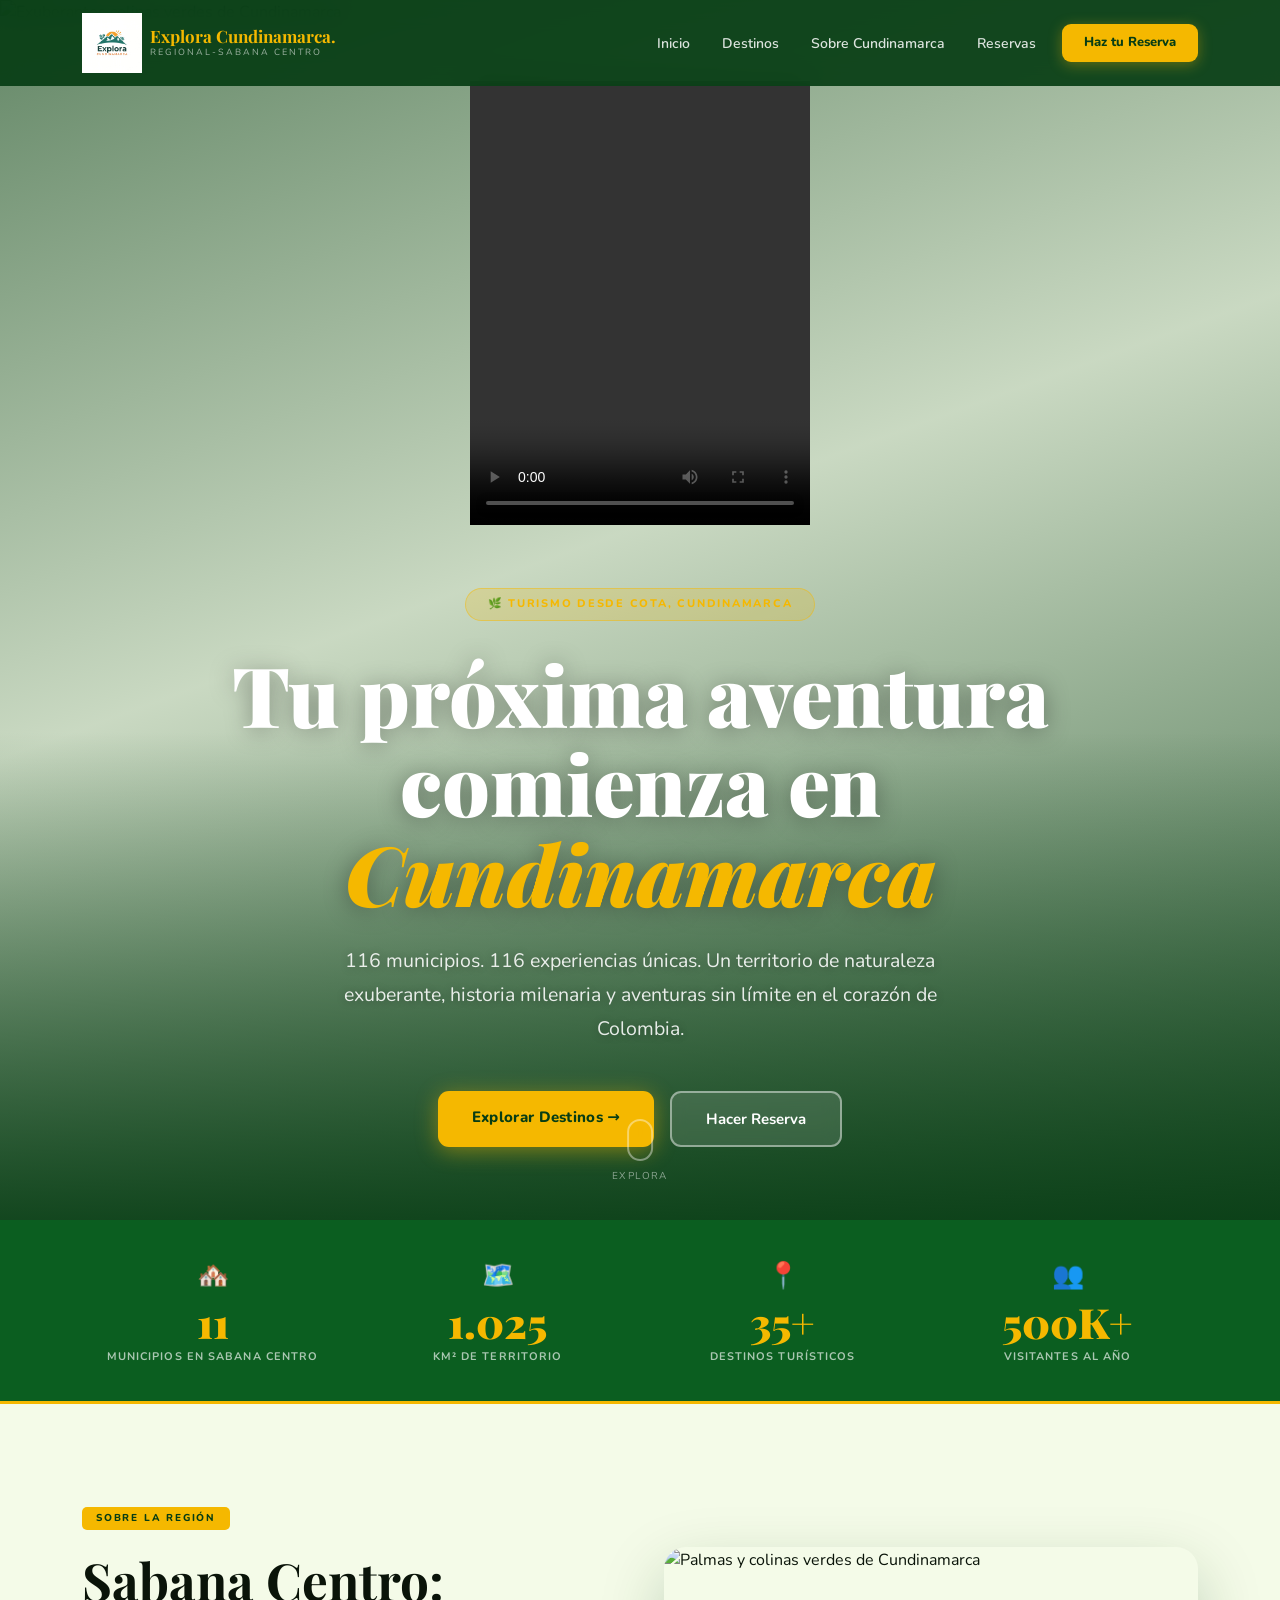
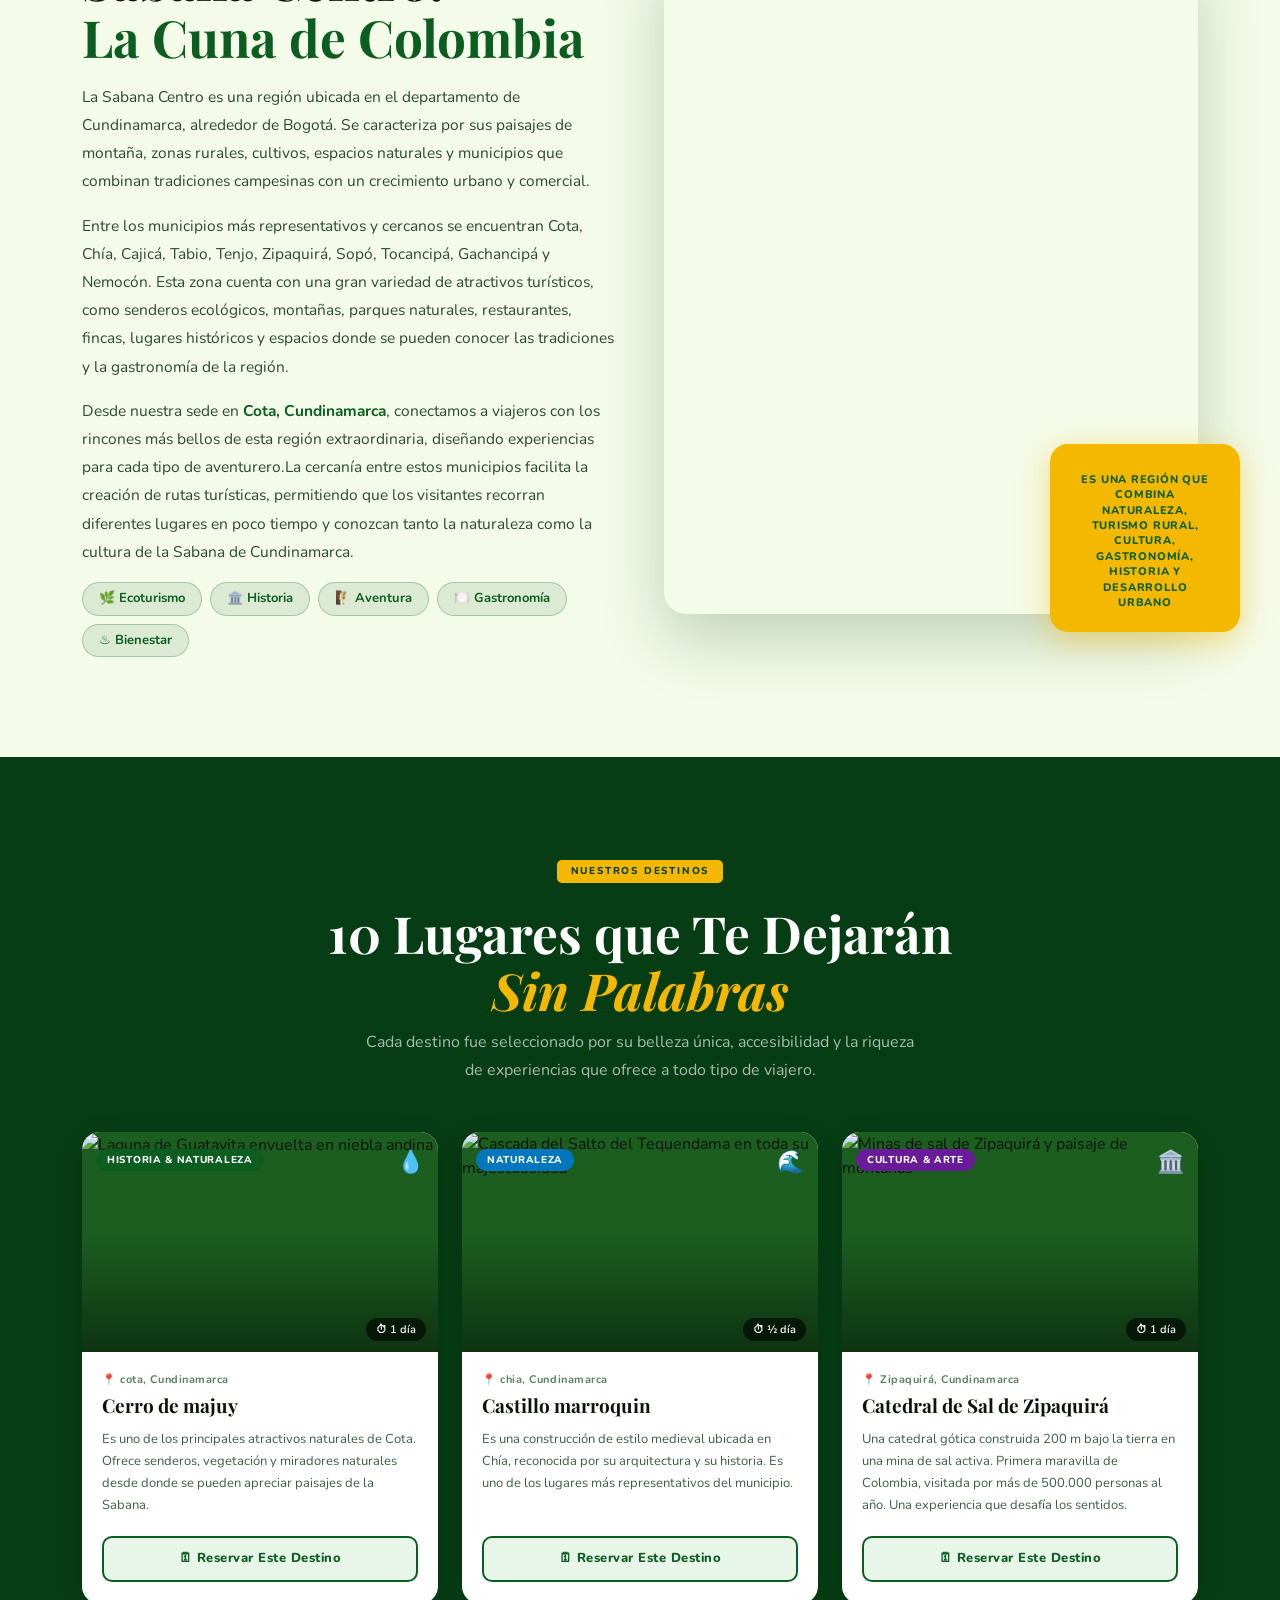
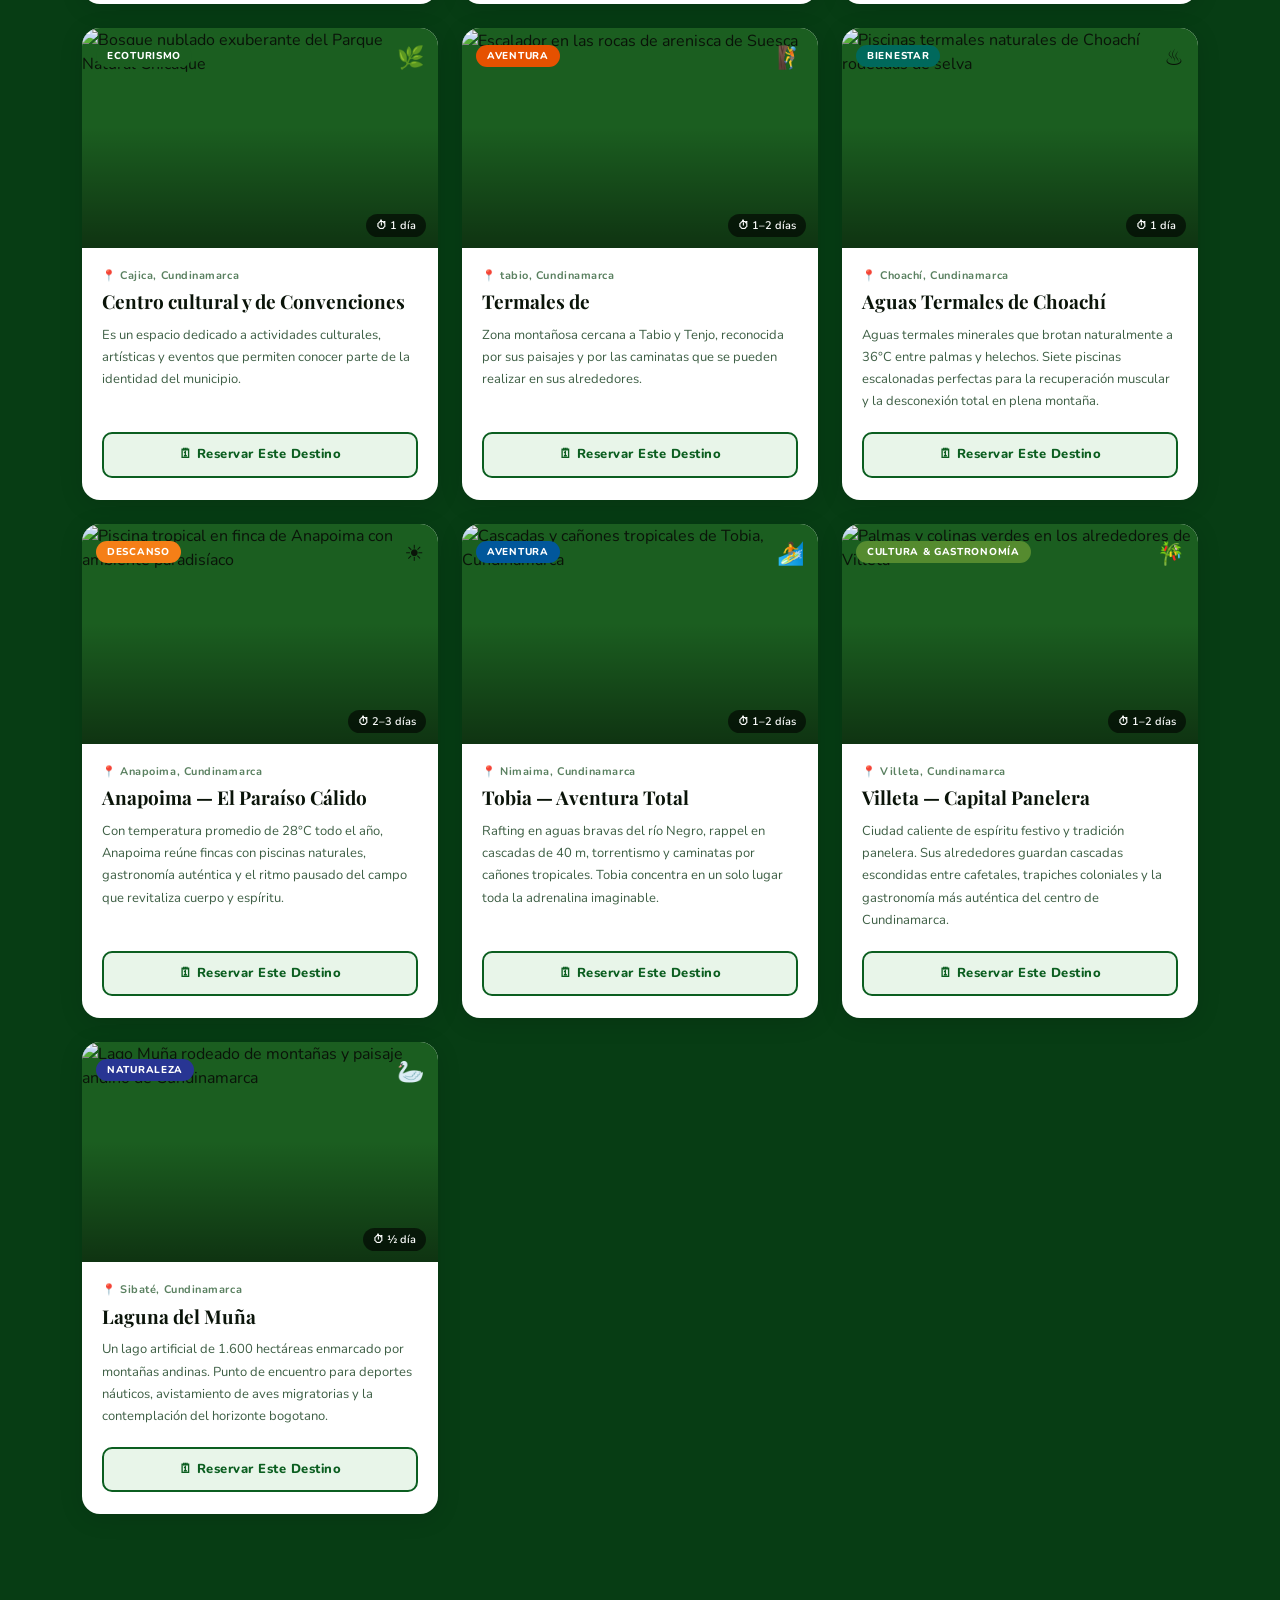
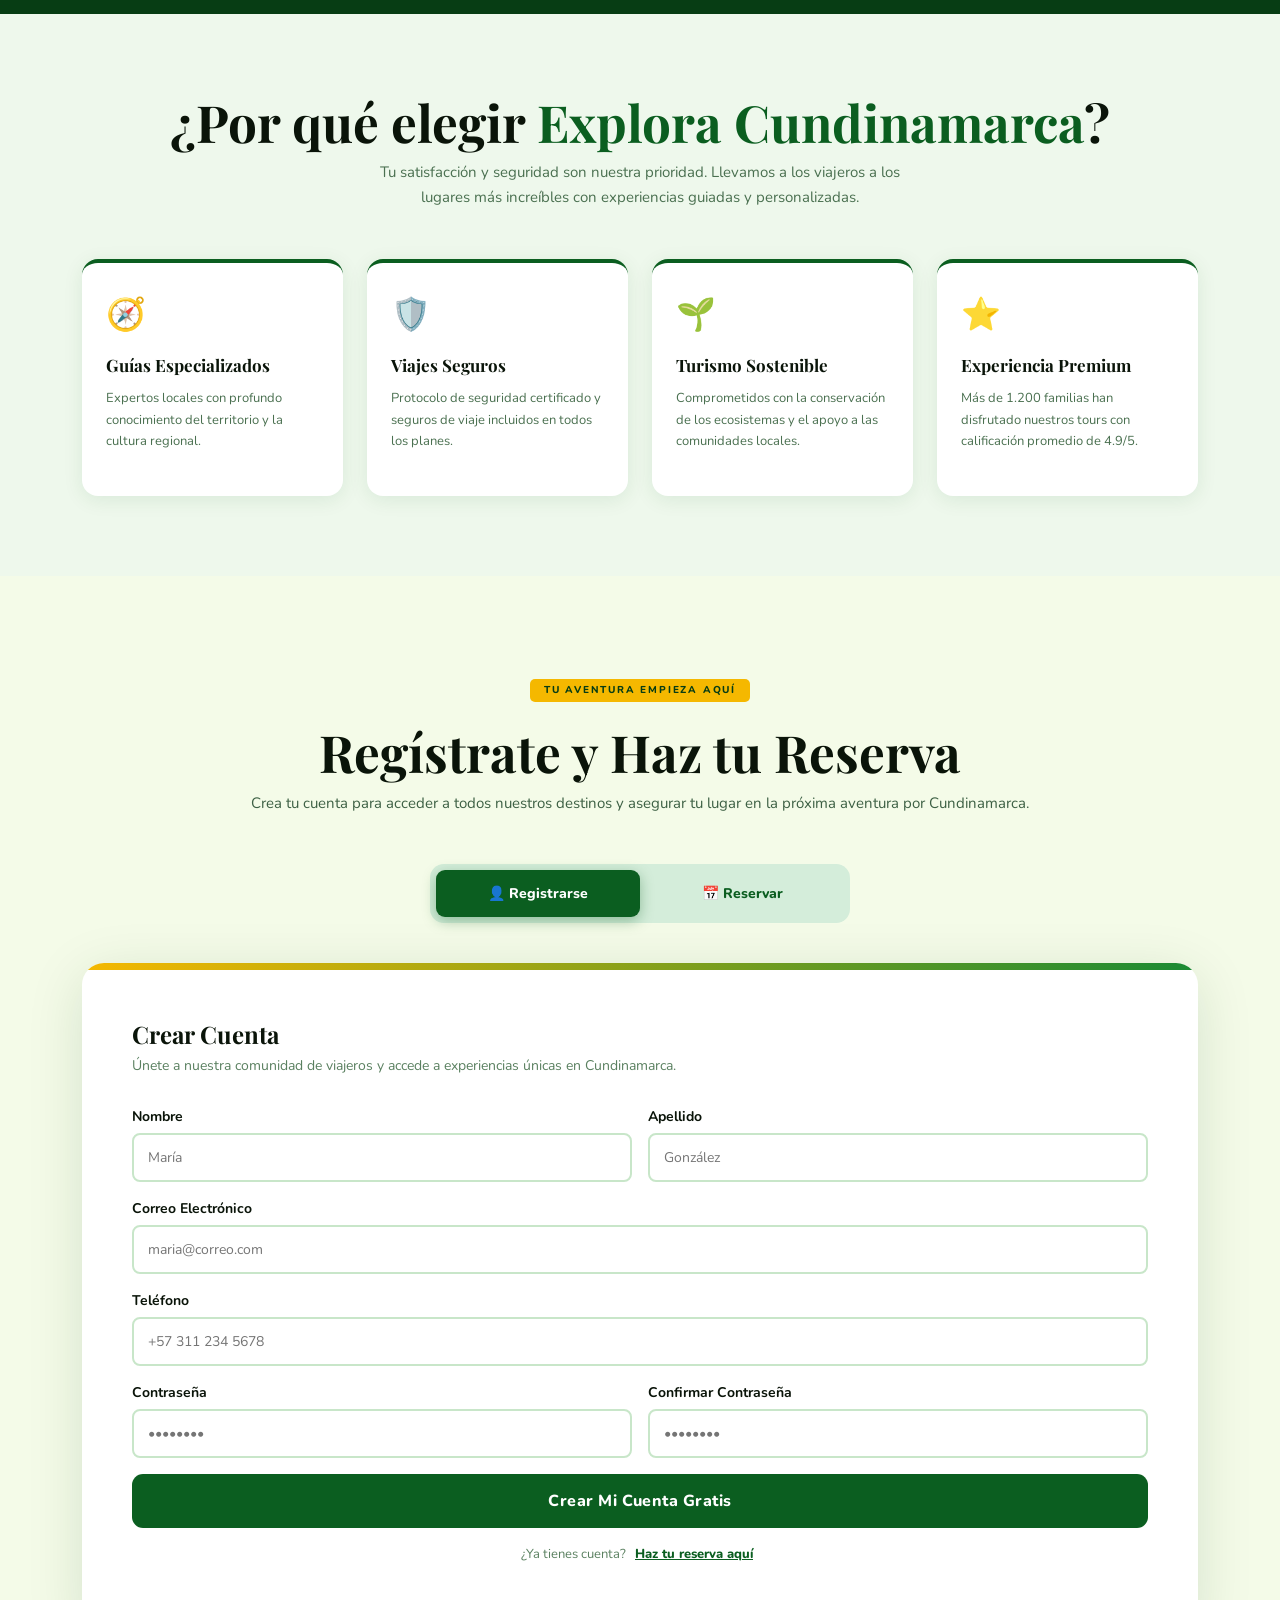
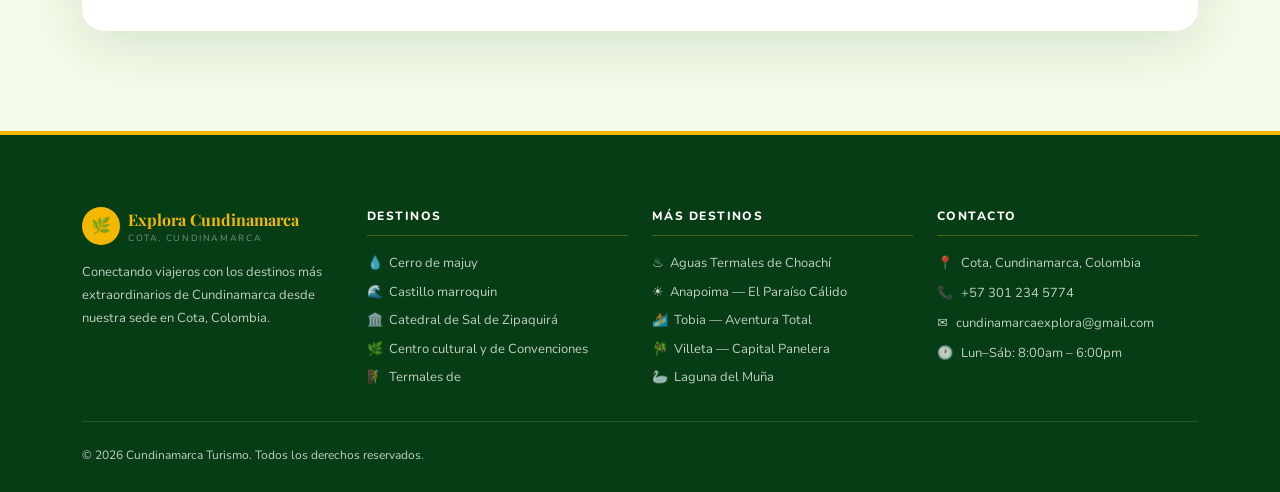
==== index.html @ dab309c9 "Actualización automática de clase" ====
<!DOCTYPE html>
<html lang="es">
<head>
    <meta charset="UTF-8" />
    <meta name="viewport" content="width=device-width, initial-scale=1.0" />
    <title>Explora Cundinamarca</title>
    
    <!-- Bootstrap 5 -->
    <link href="">
    <link href="https://cdn.jsdelivr.net/npm/bootstrap@5.3.0/dist/css/bootstrap.min.css" rel="stylesheet">
    <!-- Google Fonts -->
    <link href="https://fonts.googleapis.com/css2?family=Playfair+Display:ital,wght@0,400;0,600;0,700;0,900;1,700&family=Nunito:wght@300;400;600;700;800&display=swap" rel="stylesheet">
    <!-- Font Awesome -->
    <link rel="stylesheet" href="https://cdnjs.cloudflare.com/ajax/libs/font-awesome/6.4.0/css/all.min.css">
    
    <!-- Custom CSS -->
    <link rel="stylesheet" href="styles.css">
</head>
<body>

    <!-- ═══ NAVBAR ═══ -->
    <nav class="navbar navbar-expand-lg navbar-custom fixed-top" id="mainNav">
        <div class="container">
            <a class="navbar-brand d-flex align-items-center gap-2" href="#inicio">
                <img src="img/logo.jpeg" width="60">
                <div>
                    <div class="brand-title">Explora Cundinamarca.</div>
                    <div class="brand-sub">Regional-Sabana Centro</div>
                </div>
            </a>
            
            <button class="navbar-toggler border-0" type="button" data-bs-toggle="collapse" data-bs-target="#navMenu">
                <span class="navbar-toggler-icon"></span>
            </button>
            
            <div class="collapse navbar-collapse" id="navMenu">
                <ul class="navbar-nav ms-auto align-items-lg-center gap-1">
                    <li class="nav-item"><a class="nav-link" href="#inicio">Inicio</a></li>
                    <li class="nav-item"><a class="nav-link" href="#destinos">Destinos</a></li>
                    <li class="nav-item"><a class="nav-link" href="#sobre">Sobre Cundinamarca</a></li>
                    <li class="nav-item"><a class="nav-link" href="#reservas">Reservas</a></li>
                    <li class="nav-item ms-lg-2">
                        <a href="#reservas" class="btn-gold">Haz tu Reserva</a>
                    </li>
                </ul>
            </div>
        </div>
    </nav>

    <!-- ═══ HERO ═══ -->
    <section class="hero" id="inicio">
        <img class="hero-bg" src="https://images.unsplash.com/photo-1768407683731-db676a1ddcd9?w=1920&h=1080&fit=crop&auto=format" alt="Exuberantes colinas verdes de Cundinamarca">
        <div class="hero-overlay"></div>
        <div class="hero-bottom-gradient"></div>
        
        <div class="hero-content">
          
                    <video  width="340" height="460" controls>
                     <source src="video-proyecto.mp4" type="video/mp4">
                        Tu navegador no soporta la etiqueta de video.
                        </video>
                         <br>
<br><br>
            <div class="hero-badge">
                
                <span>🌿 Turismo desde Cota, Cundinamarca</span>
            </div>
            <h1>
                Tu próxima aventura comienza en<br>
                <span>Cundinamarca</span>
            </h1>
            <p>
                116 municipios. 116 experiencias únicas. Un territorio de naturaleza exuberante, historia
                milenaria y aventuras sin límite en el corazón de Colombia.
            </p>
            <div class="d-flex flex-wrap gap-3 justify-content-center">
                <a href="#destinos" class="btn-hero-primary">Explorar Destinos →</a>
                <a href="#reservas" class="btn-hero-secondary">Hacer Reserva</a>
             </div>
            
        </div>
        
        
        <div class="scroll-indicator">
            <div class="mouse"><div class="dot"></div></div>
            <span>Explora</span> 
        </div>
        
    </section>
    

    <!-- ═══ STATS BAR ═══ -->
    <div class="stats-bar">
        <div class="container">
            <div class="row text-center g-4">
                <div class="col-6 col-md-3 stat-item">
                    <div class="stat-icon">🏘️</div>
                    <div class="stat-value">11</div>
                    <div class="stat-label">Municipios en sabana centro</div>
                </div>
                <div class="col-6 col-md-3 stat-item">
                    <div class="stat-icon">🗺️</div>
                    <div class="stat-value">1.025</div>
                    <div class="stat-label">km² de Territorio</div>
                </div>
                <div class="col-6 col-md-3 stat-item">
                    <div class="stat-icon">📍</div>
                    <div class="stat-value">35+</div>
                    <div class="stat-label">Destinos Turísticos</div>
                </div>
                <div class="col-6 col-md-3 stat-item">
                    <div class="stat-icon">👥</div>
                    <div class="stat-value">500K+</div>
                    <div class="stat-label">Visitantes al Año</div>
                </div>
            </div>
        </div>
    </div>

    <!-- ═══ ABOUT ═══ -->
    <section id="sobre" class="about-section">
        <div class="container">
            <div class="row g-5 align-items-center">
                <div class="col-lg-6">
                    <div class="section-tag">Sobre la Región</div>
                    <h2 class="section-title">
                        Sabana Centro:<br>
                        <span style="color: var(--jungle-mid);">La Cuna de Colombia</span>
                    </h2>
                    <p class="mt-3 about-text">
                        La Sabana Centro es una región ubicada en el departamento de Cundinamarca, alrededor de Bogotá. Se caracteriza por sus paisajes de montaña, zonas rurales, cultivos, espacios naturales y municipios que combinan tradiciones campesinas con un crecimiento urbano y comercial.
                    </p>
                    <p class="about-text">
                        Entre los municipios más representativos y cercanos se encuentran Cota, Chía, Cajicá, Tabio, Tenjo, Zipaquirá, Sopó, Tocancipá, Gachancipá y Nemocón. Esta zona cuenta con una gran variedad de atractivos turísticos, como senderos ecológicos, montañas, parques naturales, restaurantes, fincas, lugares históricos y espacios donde se pueden conocer las tradiciones y la gastronomía de la región.
                    </p>
                    <p class="about-text">
                        Desde nuestra sede en <strong style="color: var(--jungle-mid);">Cota, Cundinamarca</strong>, conectamos a
                        viajeros con los rincones más bellos de esta región extraordinaria, diseñando
                        experiencias para cada tipo de aventurero.La cercanía entre estos municipios facilita la creación de rutas turísticas, permitiendo que los visitantes recorran diferentes lugares en poco tiempo y conozcan tanto la naturaleza como la cultura de la Sabana de Cundinamarca.
                    </p>
                    <div class="d-flex flex-wrap gap-2 mt-3">
                        <span class="tag-pill">🌿 Ecoturismo</span>
                        <span class="tag-pill">🏛️ Historia</span>
                        <span class="tag-pill">🧗 Aventura</span>
                        <span class="tag-pill">🍽️ Gastronomía</span>
                        <span class="tag-pill">♨️ Bienestar</span>
                    </div>
                </div>
                
                <div class="col-lg-6 position-relative">
                    <div class="about-img-wrapper">
                        <img src="https://images.unsplash.com/photo-1768407683153-214ba33ee9af?w=800&h=1000&fit=crop&auto=format" alt="Palmas y colinas verdes de Cundinamarca">
                    </div>
                    <div class="floating-badge">
                        <div class="badge-label">es una región que combina naturaleza, turismo rural, cultura, gastronomía, historia y desarrollo urbano</div>
                    </div>
                </div>
            </div>
        </div>
    </section>

    <!-- ═══ DESTINATIONS ═══ -->
    <section id="destinos" class="destinations-section">
        <div class="container">
            <div class="text-center mb-5">
                <div class="section-tag">Nuestros Destinos</div>
                <h2 class="section-title text-white">
                    10 Lugares que Te Dejarán<br>
                    <span class="highlight">Sin Palabras</span>
                </h2>
                <p class="section-subtitle">
                    Cada destino fue seleccionado por su belleza única, accesibilidad y la riqueza de
                    experiencias que ofrece a todo tipo de viajero.
                </p>
            </div>

            <div class="row g-4" id="destinationsContainer">
                <!-- Los destinos se cargarán desde JavaScript -->
            </div>
        </div>
    </section>

    <!-- ═══ WHY US ═══ -->
    <section class="why-section">
        <div class="container">
            <div class="text-center mb-5">
                <h2 class="section-title">
                    ¿Por qué elegir <span style="color: var(--jungle-mid);">Explora Cundinamarca</span>?
                </h2>
                <p class="why-subtitle">
                    Tu satisfacción y seguridad son nuestra prioridad. Llevamos a los viajeros a los
                    lugares más increíbles con experiencias guiadas y personalizadas.
                </p>
            </div>
            <div class="row g-4" id="whyContainer">
                <!-- Se cargará desde JavaScript -->
            </div>
        </div>
    </section>

    <!-- ═══ FORMS SECTION ═══ -->
    <section id="reservas" class="forms-section">
        <div class="container">
            <div class="text-center mb-5">
                <div class="section-tag">Tu Aventura Empieza Aquí</div>
                <h2 class="section-title">
                    Regístrate y Haz tu Reserva
                </h2>
                <p style="color: #3D6044; font-size: 15px; line-height: 1.75;">
                    Crea tu cuenta para acceder a todos nuestros destinos y asegurar tu lugar en la
                    próxima aventura por Cundinamarca.
                </p>
            </div>

            <!-- Tab Switcher -->
            <div class="tab-switcher" id="tabSwitcher">
                <button class="tab-btn active" data-tab="register">👤 Registrarse</button>
                <button class="tab-btn" data-tab="reserve">📅 Reservar</button>
            </div>

            <!-- Form Card -->
            <div class="form-card">
                <div class="form-header-bar"></div>
                <div class="form-body">
                    
                    <!-- Register Form -->
                    <div id="registerForm">
                        <h3 class="form-title">Crear Cuenta</h3>
                        <p class="form-subtitle">Únete a nuestra comunidad de viajeros y accede a experiencias únicas en Cundinamarca.</p>

                        <div id="registerAlert" class="alert-custom d-none">
                            <span class="icon">✅</span>
                            <div>
                                <div class="title">¡Cuenta creada exitosamente!</div>
                                <div class="sub">Ahora puedes hacer tu reserva en la pestaña "Reservar".</div>
                            </div>
                        </div>

                        <form id="registerFormElement">
                            <div class="row g-3">
                                <div class="col-md-6">
                                    <label class="form-label-custom">Nombre</label>
                                    <input type="text" class="form-control-custom" id="regNombre" placeholder="María" required>
                                </div>
                                <div class="col-md-6">
                                    <label class="form-label-custom">Apellido</label>
                                    <input type="text" class="form-control-custom" id="regApellido" placeholder="González" required>
                                </div>
                                <div class="col-12">
                                    <label class="form-label-custom">Correo Electrónico</label>
                                    <input type="email" class="form-control-custom" id="regEmail" placeholder="maria@correo.com" required>
                                </div>
                                <div class="col-12">
                                    <label class="form-label-custom">Teléfono</label>
                                    <input type="tel" class="form-control-custom" id="regTelefono" placeholder="+57 311 234 5678" required>
                                </div>
                                <div class="col-md-6">
                                    <label class="form-label-custom">Contraseña</label>
                                    <input type="password" class="form-control-custom" id="regPassword" placeholder="••••••••" required>
                                </div>
                                <div class="col-md-6">
                                    <label class="form-label-custom">Confirmar Contraseña</label>
                                    <input type="password" class="form-control-custom" id="regConfirm" placeholder="••••••••" required>
                                </div>
                                <div class="col-12">
                                    <button type="submit" class="btn-submit-alt">Crear Mi Cuenta Gratis</button>
                                </div>
                            </div>
                        </form>
                        <p class="text-center mt-3" style="font-size: 13px; color: #5A8060;">
                            ¿Ya tienes cuenta? 
                            <button type="button" class="link-btn" id="switchToReserve">Haz tu reserva aquí</button>
                        </p>
                    </div>

                    <!-- Reserve Form -->
                    <div id="reserveForm" style="display: none;">
                        <h3 class="form-title">Hacer una Reserva</h3>
                        <p class="form-subtitle">Completa el formulario y nuestro equipo confirmará tu reserva en máximo 24 horas hábiles.</p>

                        <div id="reserveAlert" class="alert-custom d-none">
                            <span class="icon">🎉</span>
                            <div>
                                <div class="title">¡Reserva enviada con éxito!</div>
                                <div class="sub">Recibirás confirmación en tu correo en menos de 24 horas.</div>
                            </div>
                        </div>

                        <form id="reserveFormElement">
                            <div class="row g-3">
                                <div class="col-md-6">
                                    <label class="form-label-custom">Tu Nombre Completo</label>
                                    <input type="text" class="form-control-custom" id="resNombre" placeholder="María González" required>
                                </div>
                                <div class="col-md-6">
                                    <label class="form-label-custom">Correo Electrónico</label>
                                    <input type="email" class="form-control-custom" id="resEmail" placeholder="maria@correo.com" required>
                                </div>
                                <div class="col-12">
                                    <label class="form-label-custom">Destino Turístico</label>
                                    <select class="form-control-custom" id="resDestino" required>
                                        <option value="">— Elige tu destino —</option>
                                    </select>
                                </div>
                                <div class="col-md-6">
                                    <label class="form-label-custom">Fecha del Viaje</label>
                                    <input type="date" class="form-control-custom" id="resFecha" required>
                                </div>
                                <div class="col-md-6">
                                    <label class="form-label-custom">Número de Personas</label>
                                    <input type="number" class="form-control-custom" id="resPersonas" value="1" min="1" max="50" required>
                                </div>
                                <div class="col-12">
                                    <label class="form-label-custom">Tipo de Viaje</label>
                                    <div class="d-flex flex-wrap gap-2" id="tipoViaje">
                                        <label class="tipo-option active" data-value="individual">
                                            <input type="radio" name="tipo" value="individual" checked hidden> 🧍 Individual
                                        </label>
                                        <label class="tipo-option" data-value="pareja">
                                            <input type="radio" name="tipo" value="pareja" hidden> 💑 Pareja
                                        </label>
                                        <label class="tipo-option" data-value="familia">
                                            <input type="radio" name="tipo" value="familia" hidden> 👨‍👩‍👧‍👦 Familia
                                        </label>
                                        <label class="tipo-option" data-value="grupo">
                                            <input type="radio" name="tipo" value="grupo" hidden> 👥 Grupo
                                        </label>
                                        <label class="tipo-option" data-value="empresarial">
                                            <input type="radio" name="tipo" value="empresarial" hidden> 🏢 Empresarial
                                        </label>
                                    </div>
                                </div>
                                <div class="col-12">
                                    <label class="form-label-custom">Notas Adicionales <span style="color: #9CA3AF; font-weight: 400;">(opcional)</span></label>
                                    <textarea class="form-control-custom" id="resNotas" rows="3" placeholder="Restricciones alimentarias, necesidades de accesibilidad, preferencias de alojamiento, actividades específicas..."></textarea>
                                </div>
                                <div class="col-12">
                                    <button type="submit" class="btn-submit">🌿 Enviar Solicitud de Reserva</button>
                                </div>
                            </div>
                        </form>
                        <p class="text-center mt-3" style="font-size: 13px; color: #5A8060;">
                            ¿Aún no tienes cuenta? 
                            <button type="button" class="link-btn" id="switchToRegister">Regístrate gratis</button>
                        </p>
                    </div>

                </div>
            </div>
        </div>
    </section>

    <!-- ═══ FOOTER ═══ -->
    <footer class="footer-custom">
        <div class="container">
            <div class="row g-4 mb-4">
                <div class="col-lg-3 col-md-6">
                    <div class="d-flex align-items-center gap-2 mb-3">
                        <div class="brand-icon">🌿</div>
                        <div>
                            <div class="brand-title">Explora Cundinamarca</div>
                            <div class="brand-sub">Cota, Cundinamarca</div>
                        </div>
                    </div>
                    <p style="font-size: 13px; line-height: 1.75; max-width: 240px;">
                        Conectando viajeros con los destinos más extraordinarios de Cundinamarca desde
                        nuestra sede en Cota, Colombia.
                    </p>
                </div>
                <div class="col-lg-3 col-md-6">
                    <div class="footer-heading">Destinos</div>
                    <div id="footerDestinos1"></div>
                </div>
                <div class="col-lg-3 col-md-6">
                    <div class="footer-heading">Más Destinos</div>
                    <div id="footerDestinos2"></div>
                </div>
                <div class="col-lg-3 col-md-6">
                    <div class="footer-heading">Contacto</div>
                    <div class="footer-contact"><span style="flex-shrink: 0;">📍</span> Cota, Cundinamarca, Colombia</div>
                    <div class="footer-contact"><span style="flex-shrink: 0;">📞</span> +57 301 234 5774</div>
                    <div class="footer-contact"><span style="flex-shrink: 0;">✉️</span> cundinamarcaexplora@gmail.com</div>
                    <div class="footer-contact"><span style="flex-shrink: 0;">🕐</span> Lun–Sáb: 8:00am – 6:00pm</div>
                </div>
            </div>
            <div class="footer-divider">
                <span>© 2026 Cundinamarca Turismo. Todos los derechos reservados.</span>
            </div>
        </div>
    </footer>

    <!-- Bootstrap JS -->
    <script src="https://cdn.jsdelivr.net/npm/bootstrap@5.3.0/dist/js/bootstrap.bundle.min.js"></script>
    <!-- Custom JS -->
    <script src="script.js"></script>
</body>
</html>
---- styles.css ----
/* ── Variables ── */
:root {
    --jungle: #073D14;
    --jungle-mid: #0B5E20;
    --jungle-light: #1A8A34;
    --gold: #F5B800;
    --gold-dark: #C89600;
    --cream: #F4FBE8;
    --dark: #0A1409;
    --white: #FFFFFF;
}
video {
    padding: 0.5rem 0;
    margin-top: 0;
}

/* ── Global ── */
* {
    box-sizing: border-box;
}

html {
    scroll-behavior: smooth;
}

body {
    font-family: 'Nunito', system-ui, sans-serif;
    background-color: var(--cream);
    color: var(--dark);
}

.font-display {
    font-family: 'Playfair Display', Georgia, serif;
}

/* ── Scrollbar ── */
::-webkit-scrollbar {
    width: 5px;
}
::-webkit-scrollbar-track {
    background: transparent;
}
::-webkit-scrollbar-thumb {
    background: rgba(11, 94, 32, 0.3);
    border-radius: 3px;
}
::-webkit-scrollbar-thumb:hover {
    background: rgba(11, 94, 32, 0.6);
}

/* ── Navbar ── */
.navbar-custom {
    background-color: rgba(7, 61, 20, 0.92);
    backdrop-filter: blur(12px);
    transition: all 0.3s;
    padding: 0.5rem 0;
}

.navbar-custom.scrolled {
    box-shadow: 0 2px 24px rgba(0,0,0,0.35);
}

.navbar-custom .navbar-brand .brand-icon {
    width: 40px;
    height: 40px;
    border-radius: 50%;
    background-color: var(--gold);
    display: flex;
    align-items: center;
    justify-content: center;
    font-size: 18px;
    flex-shrink: 0;
}

.navbar-custom .brand-title {
    font-family: 'Playfair Display', serif;
    color: var(--gold);
    font-size: 17px;
    font-weight: 700;
    line-height: 1.1;
}

.navbar-custom .brand-sub {
    color: rgba(255,255,255,0.6);
    font-size: 9px;
    letter-spacing: 0.22em;
    text-transform: uppercase;
}

.navbar-custom .nav-link {
    color: rgba(255,255,255,0.85) !important;
    font-weight: 600;
    font-size: 14px;
    padding: 7px 14px !important;
    border-radius: 7px;
    transition: all 0.18s;
}

.navbar-custom .nav-link:hover {
    background-color: rgba(245,184,0,0.14);
    color: var(--gold) !important;
}

.navbar-toggler {
    color: var(--white) !important;
}

.navbar-toggler-icon {
    background-image: url("data:image/svg+xml,%3csvg xmlns='http://www.w3.org/2000/svg' viewBox='0 0 30 30'%3e%3cpath stroke='rgba(255,255,255,0.85)' stroke-linecap='round' stroke-miterlimit='10' stroke-width='2' d='M4 7h22M4 15h22M4 23h22'/%3e%3c/svg%3e") !important;
}

.btn-gold {
    background-color: var(--gold);
    color: var(--jungle);
    padding: 9px 22px;
    border-radius: 9px;
    font-weight: 800;
    font-size: 13px;
    border: none;
    transition: transform 0.18s, box-shadow 0.18s;
    box-shadow: 0 3px 14px rgba(245,184,0,0.35);
    text-decoration: none;
    display: inline-block;
}

.btn-gold:hover {
    transform: scale(1.05);
    box-shadow: 0 6px 20px rgba(245,184,0,0.5);
    color: var(--jungle);
}

/* ── Hero ── */
.hero {
    position: relative;
    height: 100vh;
    min-height: 1220px;
    overflow: hidden;
    display: flex;
    align-items: center;
    justify-content: center;
}

.hero-bg {
    position: absolute;
    inset: 0;
    width: 100%;
    height: 100%;
    object-fit: cover;
    object-position: center 40%;
}

.hero-overlay {
    position: absolute;
    inset: 0;
    background: linear-gradient(160deg, rgba(7,61,20,0.62) 0%, rgba(7,61,20,0.18) 45%, rgba(7,61,20,0.78) 100%);
}

.hero-bottom-gradient {
    position: absolute;
    bottom: 0;
    left: 0;
    right: 0;
    height: 40%;
    background: linear-gradient(to top, rgba(7,61,20,0.9) 0%, transparent 100%);
}

.hero-content {
    position: relative;
    text-align: center;
    padding: 0 24px;
    max-width: 880px;
    z-index: 2;
}

.hero-badge {
    display: inline-flex;
    align-items: center;
    gap: 8px;
    background-color: rgba(245,184,0,0.2);
    border: 1px solid rgba(245,184,0,0.45);
    border-radius: 100px;
    padding: 7px 22px;
    margin-bottom: 28px;
}

.hero-badge span {
    color: var(--gold);
    font-size: 11px;
    font-weight: 800;
    letter-spacing: 0.16em;
    text-transform: uppercase;
}

.hero h1 {
    font-family: 'Playfair Display', serif;
    color: var(--white);
    font-size: clamp(2.5rem, 7.5vw, 5.2rem);
    font-weight: 900;
    line-height: 1.08;
    margin-bottom: 26px;
    text-shadow: 0 2px 24px rgba(0,0,0,0.35);
}

.hero h1 span {
    color: var(--gold);
    font-style: italic;
}

.hero p {
    color: rgba(255,255,255,0.88);
    font-size: clamp(1rem, 2.2vw, 1.22rem);
    line-height: 1.75;
    max-width: 600px;
    margin: 0 auto 44px;
    text-shadow: 0 1px 8px rgba(0,0,0,0.3);
}

.btn-hero-primary {
    background-color: var(--gold);
    color: var(--jungle);
    padding: 15px 34px;
    border-radius: 11px;
    font-weight: 800;
    font-size: 15px;
    text-decoration: none;
    box-shadow: 0 4px 22px rgba(245,184,0,0.45);
    transition: transform 0.2s, box-shadow 0.2s;
    display: inline-block;
    letter-spacing: 0.02em;
    border: none;
}

.btn-hero-primary:hover {
    transform: translateY(-3px);
    box-shadow: 0 8px 30px rgba(245,184,0,0.55);
    color: var(--jungle);
}

.btn-hero-secondary {
    background-color: rgba(255,255,255,0.12);
    color: var(--white);
    padding: 15px 34px;
    border-radius: 11px;
    font-weight: 700;
    font-size: 15px;
    text-decoration: none;
    border: 2px solid rgba(255,255,255,0.45);
    backdrop-filter: blur(8px);
    transition: background-color 0.2s;
    display: inline-block;
}

.btn-hero-secondary:hover {
    background-color: rgba(255,255,255,0.22);
    color: var(--white);
}

.scroll-indicator {
    position: absolute;
    bottom: 36px;
    left: 50%;
    transform: translateX(-50%);
    display: flex;
    flex-direction: column;
    align-items: center;
    gap: 8px;
    z-index: 2;
}

.scroll-indicator .mouse {
    width: 26px;
    height: 42px;
    border: 2px solid rgba(255,255,255,0.4);
    border-radius: 13px;
    display: flex;
    justify-content: center;
    padding: 6px 0;
}

.scroll-indicator .mouse .dot {
    width: 4px;
    height: 10px;
    background-color: var(--gold);
    border-radius: 2px;
    animation: scrollBounce 1.8s ease-in-out infinite;
}

.scroll-indicator span {
    color: rgba(255,255,255,0.5);
    font-size: 10px;
    letter-spacing: 0.14em;
    text-transform: uppercase;
}

@keyframes scrollBounce {
    0%, 100% { transform: translateY(0); opacity: 1; }
    50% { transform: translateY(8px); opacity: 0.5; }
}

/* ── Stats Bar ── */
.stats-bar {
    background-color: var(--jungle-mid);
    padding: 36px 24px;
    border-bottom: 3px solid var(--gold);
}

.stat-item .stat-icon {
    font-size: 26px;
    margin-bottom: 6px;
}

.stat-item .stat-value {
    font-family: 'Playfair Display', serif;
    font-size: clamp(1.8rem, 4vw, 2.6rem);
    font-weight: 900;
    color: var(--gold);
    line-height: 1;
}

.stat-item .stat-label {
    font-size: 11px;
    color: rgba(255,255,255,0.65);
    font-weight: 700;
    margin-top: 6px;
    text-transform: uppercase;
    letter-spacing: 0.1em;
}

/* ── Section Titles ── */
.section-tag {
    display: inline-block;
    background-color: var(--gold);
    border-radius: 5px;
    padding: 4px 14px;
    font-size: 10px;
    font-weight: 800;
    letter-spacing: 0.18em;
    text-transform: uppercase;
    color: var(--jungle);
    margin-bottom: 22px;
}

.section-title {
    font-family: 'Playfair Display', serif;
    font-size: clamp(2rem, 4vw, 3.2rem);
    font-weight: 700;
    line-height: 1.12;
}

.section-title .highlight {
    color: var(--gold);
    font-style: italic;
}

/* ── About Section ── */
.about-section {
    padding: clamp(60px, 8vw, 100px) 0;
    background-color: var(--cream);
}

.about-text {
    font-size: 15.5px;
    line-height: 1.82;
    color: #2D4A30;
}

.about-img-wrapper {
    border-radius: 22px;
    overflow: hidden;
    box-shadow: 0 24px 64px rgba(7,61,20,0.22);
    aspect-ratio: 4/5;
}

.about-img-wrapper img {
    width: 100%;
    height: 100%;
    object-fit: cover;
}

.floating-badge {
    position: absolute;
    bottom: -18px;
    right: -18px;
    background-color: var(--gold);
    border-radius: 18px;
    padding: 22px 26px;
    box-shadow: 0 8px 32px rgba(245,184,0,0.45);
    max-width: 190px;
    text-align: center;
}

.floating-badge .big-number {
    font-family: 'Playfair Display', serif;
    font-size: 34px;
    font-weight: 900;
    color: var(--jungle);
    line-height: 1;
}

.floating-badge .badge-label {
    font-size: 11px;
    font-weight: 800;
    color: var(--jungle-mid);
    text-transform: uppercase;
    letter-spacing: 0.07em;
    margin-top: 6px;
    line-height: 1.4;
}

.tag-pill {
    background-color: rgba(11, 94, 32, 0.1);
    color: var(--jungle-mid);
    border: 1.5px solid rgba(11, 94, 32, 0.25);
    border-radius: 100px;
    padding: 6px 16px;
    font-size: 13px;
    font-weight: 700;
}

/* ── Destinations ── */
.destinations-section {
    background-color: var(--jungle);
    padding: clamp(60px, 8vw, 100px) 0;
    position: relative;
}

.destinations-section .section-title {
    color: var(--white);
}

.destinations-section .section-subtitle {
    color: rgba(255,255,255,0.65);
    font-size: 16px;
    max-width: 560px;
    margin: 0 auto;
    line-height: 1.75;
}

/* ── Destination Card ── */
.dest-card {
    background-color: var(--white);
    border-radius: 18px;
    overflow: hidden;
    box-shadow: 0 4px 24px rgba(0,0,0,0.12);
    transition: all 0.32s cubic-bezier(0.34, 1.56, 0.64, 1);
    height: 100%;
    display: flex;
    flex-direction: column;
}

.dest-card:hover {
    transform: translateY(-8px);
    box-shadow: 0 24px 56px rgba(0,0,0,0.28);
}

.dest-card .card-img-wrapper {
    position: relative;
    height: 220px;
    background-color: #1B5E20;
    overflow: hidden;
}

.dest-card .card-img-wrapper img {
    width: 100%;
    height: 100%;
    object-fit: cover;
    transition: transform 0.5s ease;
}

.dest-card:hover .card-img-wrapper img {
    transform: scale(1.07);
}

.dest-card .card-img-overlay-gradient {
    position: absolute;
    inset: 0;
    background: linear-gradient(to top, rgba(0,0,0,0.45) 0%, transparent 55%);
}

.dest-card .card-badge {
    position: absolute;
    top: 14px;
    left: 14px;
}

.dest-card .card-badge span {
    color: var(--white);
    font-size: 10px;
    font-weight: 800;
    padding: 4px 11px;
    border-radius: 100px;
    letter-spacing: 0.07em;
    text-transform: uppercase;
}

.dest-card .card-duration {
    position: absolute;
    bottom: 12px;
    right: 12px;
}

.dest-card .card-duration span {
    background-color: rgba(0,0,0,0.6);
    color: var(--white);
    font-size: 11px;
    font-weight: 600;
    padding: 4px 10px;
    border-radius: 100px;
    backdrop-filter: blur(4px);
}

.dest-card .card-emoji {
    position: absolute;
    top: 14px;
    right: 14px;
    font-size: 22px;
}

.dest-card .card-body {
    padding: 20px 20px 22px;
    flex: 1;
    display: flex;
    flex-direction: column;
}

.dest-card .card-location {
    font-size: 11px;
    color: #5A8060;
    font-weight: 700;
    letter-spacing: 0.05em;
    margin-bottom: 6px;
}

.dest-card .card-title {
    font-family: 'Playfair Display', serif;
    font-size: 19px;
    font-weight: 700;
    color: var(--dark);
    margin-bottom: 10px;
    line-height: 1.25;
}

.dest-card .card-desc {
    font-size: 13px;
    color: #3D5E44;
    line-height: 1.7;
    margin-bottom: 20px;
    flex: 1;
}

.dest-card .btn-reserve {
    width: 100%;
    background-color: #E8F5E9;
    color: var(--jungle-mid);
    border: 2px solid var(--jungle-mid);
    border-radius: 10px;
    padding: 11px;
    font-weight: 800;
    font-size: 13px;
    cursor: pointer;
    transition: all 0.22s;
    letter-spacing: 0.04em;
}

.dest-card .btn-reserve:hover {
    background-color: var(--jungle-mid);
    color: var(--white);
}

/* ── Why Us ── */
.why-section {
    background-color: #EEF8EC;
    padding: clamp(50px, 7vw, 80px) 0;
}

.why-subtitle {
    color: #4A7050;
    font-size: 15px;
    line-height: 1.7;
    max-width: 520px;
    margin: 0 auto;
}

.why-card {
    background-color: var(--white);
    border-radius: 16px;
    padding: 28px 24px;
    box-shadow: 0 4px 20px rgba(11,94,32,0.09);
    text-align: left;
    border-top: 4px solid var(--jungle-mid);
    transition: transform 0.2s;
    height: 100%;
}

.why-card:hover {
    transform: translateY(-4px);
}

.why-card .icon {
    font-size: 32px;
    margin-bottom: 14px;
}

.why-card .title {
    font-family: 'Playfair Display', serif;
    font-weight: 700;
    font-size: 17px;
    color: var(--dark);
    margin-bottom: 10px;
}

.why-card .desc {
    font-size: 13px;
    color: #4A7050;
    line-height: 1.65;
}

/* ── Forms Section ── */
.forms-section {
    padding: clamp(60px, 8vw, 100px) 0;
    background-color: var(--cream);
    position: relative;
}

.form-card {
    background-color: var(--white);
    border-radius: 22px;
    box-shadow: 0 12px 56px rgba(7,61,20,0.13);
    overflow: hidden;
}

.form-card .form-header-bar {
    height: 7px;
    background: linear-gradient(90deg, var(--gold) 0%, var(--jungle-light) 100%);
}

.form-card .form-body {
    padding: clamp(28px, 5vw, 50px);
}

.form-card .form-title {
    font-family: 'Playfair Display', serif;
    font-size: 24px;
    font-weight: 700;
    color: var(--dark);
    margin-bottom: 6px;
}

.form-card .form-subtitle {
    color: #5A8060;
    font-size: 14px;
    margin-bottom: 30px;
}

.form-label-custom {
    font-weight: 700;
    color: var(--dark);
    font-size: 14px;
    margin-bottom: 6px;
    display: block;
}

.form-control-custom {
    width: 100%;
    padding: 12px 14px;
    border-radius: 8px;
    border: 2px solid #C8E6C9;
    font-size: 14px;
    outline: none;
    font-family: 'Nunito', sans-serif;
    transition: border-color 0.2s;
    background-color: var(--white);
    color: var(--dark);
}

.form-control-custom:focus {
    border-color: var(--jungle-mid);
    box-shadow: none;
}

.form-control-custom select {
    appearance: none;
    background-image: url("data:image/svg+xml,%3Csvg xmlns='http://www.w3.org/2000/svg' fill='none' viewBox='0 0 20 20'%3E%3Cpath stroke='%236b7280' stroke-linecap='round' stroke-linejoin='round' stroke-width='1.5' d='M6 8l4 4 4-4'/%3E%3C/svg%3E");
    background-position: right 12px center;
    background-repeat: no-repeat;
    background-size: 18px;
    cursor: pointer;
}

.form-control-custom textarea {
    resize: vertical;
    line-height: 1.6;
}

.btn-submit {
    width: 100%;
    background: linear-gradient(135deg, var(--jungle-mid) 0%, var(--jungle-light) 100%);
    color: var(--white);
    padding: 16px;
    border-radius: 11px;
    border: none;
    font-size: 16px;
    font-weight: 800;
    cursor: pointer;
    font-family: 'Nunito', sans-serif;
    box-shadow: 0 6px 22px rgba(11,94,32,0.32);
    transition: opacity 0.2s, transform 0.2s;
    letter-spacing: 0.03em;
}

.btn-submit:hover {
    opacity: 0.9;
    transform: scale(1.01);
}

.btn-submit-alt {
    width: 100%;
    background-color: var(--jungle-mid);
    color: var(--white);
    padding: 15px;
    border-radius: 11px;
    border: none;
    font-size: 16px;
    font-weight: 800;
    cursor: pointer;
    font-family: 'Nunito', sans-serif;
    transition: background-color 0.2s, transform 0.2s;
    letter-spacing: 0.03em;
}

.btn-submit-alt:hover {
    background-color: var(--jungle);
    transform: scale(1.01);
}

/* ── Tab Switcher ── */
.tab-switcher {
    display: flex;
    background-color: #D4EDDA;
    border-radius: 14px;
    padding: 6px;
    max-width: 420px;
    margin: 0 auto 40px;
}

.tab-switcher .tab-btn {
    flex: 1;
    padding: 13px 0;
    border-radius: 9px;
    border: none;
    cursor: pointer;
    font-weight: 800;
    font-size: 14px;
    font-family: 'Nunito', sans-serif;
    transition: all 0.25s;
    background-color: transparent;
    color: var(--jungle-mid);
}

.tab-switcher .tab-btn.active {
    background-color: var(--jungle-mid);
    color: var(--white);
    box-shadow: 0 4px 14px rgba(11,94,32,0.35);
}

/* ── Tipo de Viaje Options ── */
.tipo-option {
    display: flex;
    align-items: center;
    gap: 6px;
    cursor: pointer;
    padding: 8px 16px;
    border-radius: 9px;
    border: 2px solid #C8E6C9;
    background-color: var(--white);
    transition: all 0.18s;
    font-size: 13px;
    font-weight: 700;
    color: #5A8060;
}

.tipo-option.active {
    border-color: var(--jungle-mid);
    background-color: #E8F5E9;
    color: var(--jungle-mid);
}

.tipo-option:hover {
    border-color: var(--jungle-mid);
}

/* ── Alert ── */
.alert-custom {
    background-color: #E8F5E9;
    border: 1.5px solid #43A047;
    border-radius: 12px;
    padding: 15px 20px;
    display: flex;
    align-items: center;
    gap: 12px;
    margin-bottom: 28px;
}

.alert-custom .icon {
    font-size: 22px;
}

.alert-custom .title {
    color: #1B5E20;
    font-weight: 800;
    font-size: 14px;
}

.alert-custom .sub {
    color: #2E7D32;
    font-size: 12px;
}

/* ── Link Button ── */
.link-btn {
    color: var(--jungle-mid);
    font-weight: 800;
    background: none;
    border: none;
    cursor: pointer;
    font-size: 13px;
    font-family: 'Nunito', sans-serif;
    text-decoration: underline;
}

/* ── Footer ── */
.footer-custom {
    background-color: var(--jungle);
    color: rgba(255,255,255,0.75);
    padding: clamp(44px, 7vw, 72px) 0 28px;
    border-top: 4px solid var(--gold);
}

.footer-custom .brand-icon {
    width: 38px;
    height: 38px;
    border-radius: 50%;
    background-color: var(--gold);
    display: flex;
    align-items: center;
    justify-content: center;
    font-size: 16px;
    flex-shrink: 0;
}

.footer-custom .brand-title {
    font-family: 'Playfair Display', serif;
    color: var(--gold);
    font-size: 16px;
    font-weight: 700;
}

.footer-custom .brand-sub {
    color: rgba(255,255,255,0.45);
    font-size: 9px;
    letter-spacing: 0.18em;
    text-transform: uppercase;
}

.footer-custom .footer-heading {
    color: var(--white);
    font-weight: 800;
    font-size: 12px;
    text-transform: uppercase;
    letter-spacing: 0.12em;
    border-bottom: 1px solid rgba(245,184,0,0.3);
    padding-bottom: 10px;
    margin-bottom: 18px;
}

.footer-custom .footer-link {
    font-size: 13px;
    margin-bottom: 9px;
    display: flex;
    align-items: center;
    gap: 6px;
}

.footer-custom .footer-contact {
    font-size: 13px;
    margin-bottom: 11px;
    display: flex;
    align-items: flex-start;
    gap: 8px;
    line-height: 1.45;
}

.footer-custom .footer-divider {
    border-top: 1px solid rgba(255,255,255,0.12);
    padding-top: 24px;
    display: flex;
    justify-content: space-between;
    align-items: center;
    flex-wrap: wrap;
    gap: 12px;
    font-size: 12px;
}

/* ── Responsive ── */
@media (max-width: 768px) {
    .hero h1 {
        font-size: 2.5rem;
    }
    
    .floating-badge {
        position: relative;
        bottom: auto;
        right: auto;
        margin-top: 20px;
        margin-left: auto;
        margin-right: auto;
    }
    
    .about-img-wrapper {
        aspect-ratio: 16/9;
    }
}

@media (max-width: 576px) {
    .hero .btn-hero-primary,
    .hero .btn-hero-secondary {
        display: block;
        width: 100%;
        text-align: center;
    }
    
    .hero .btn-hero-secondary {
        margin-top: 12px;
    }
}
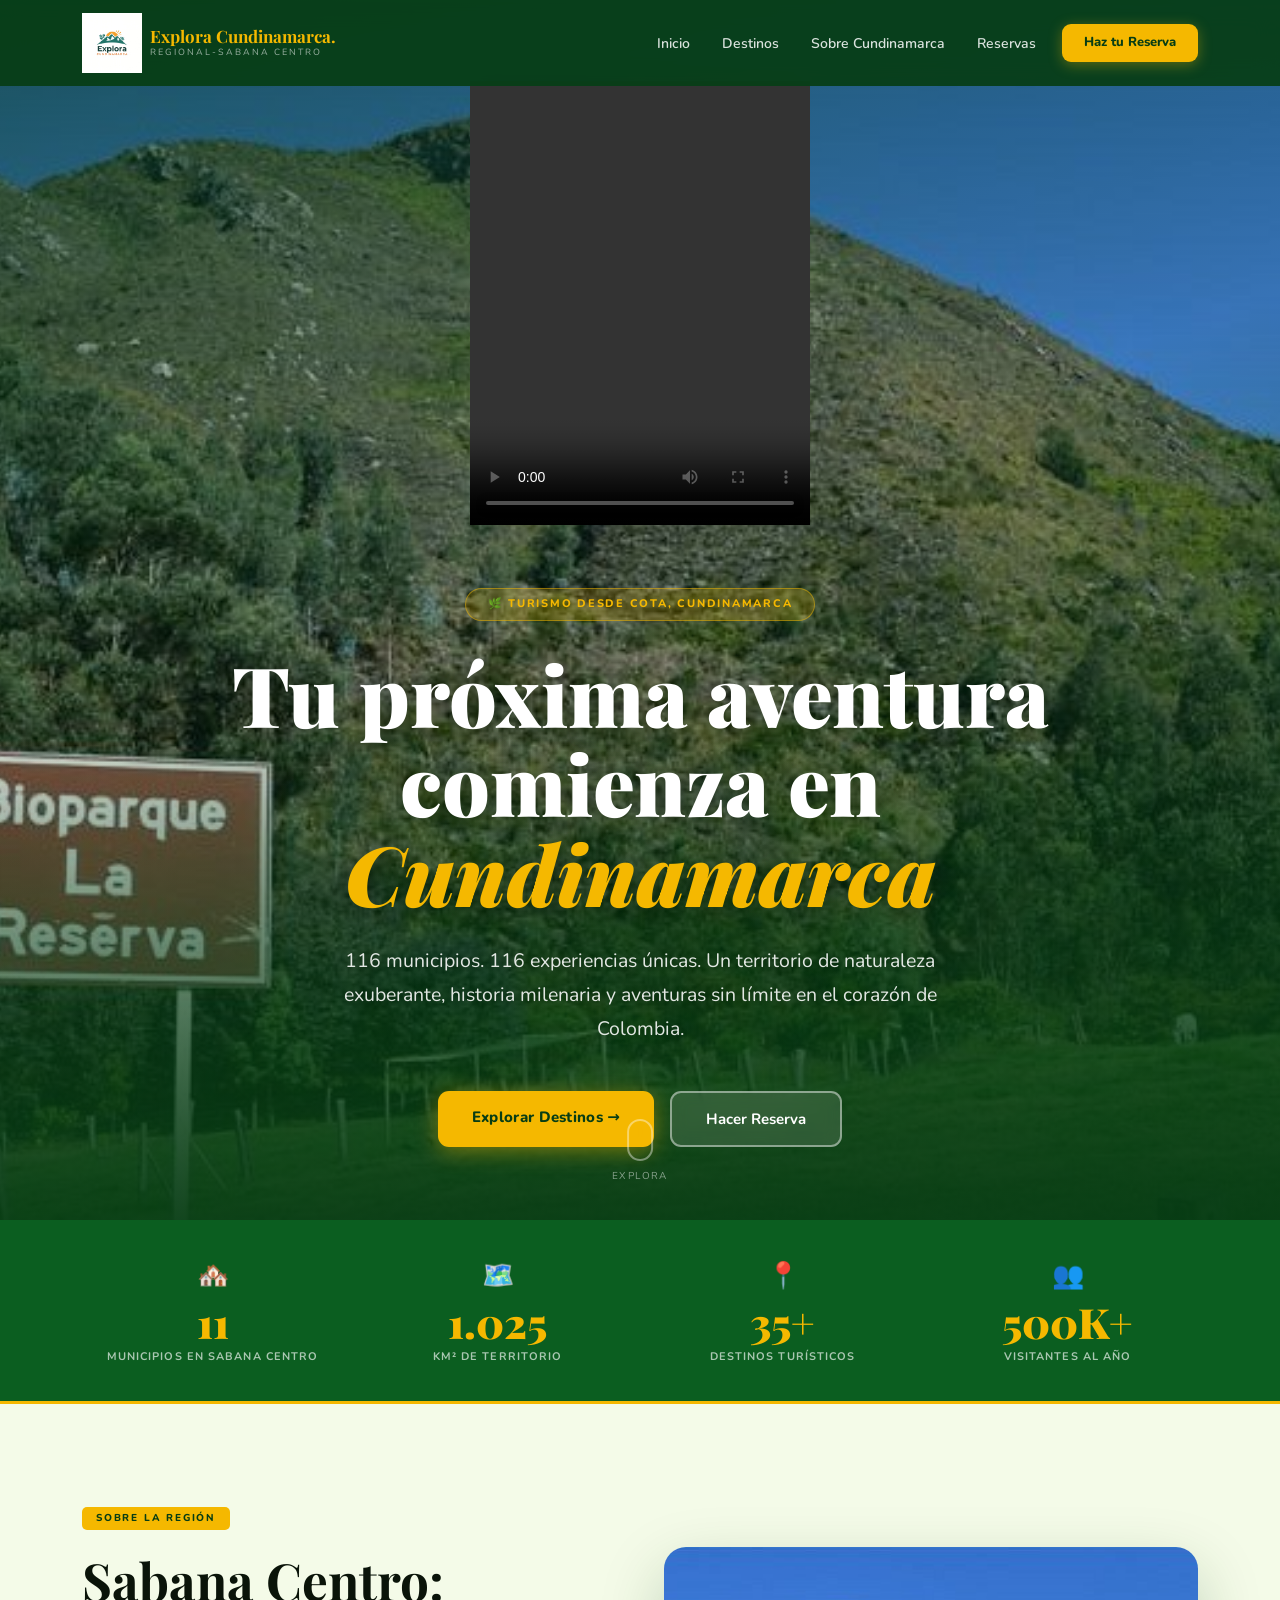
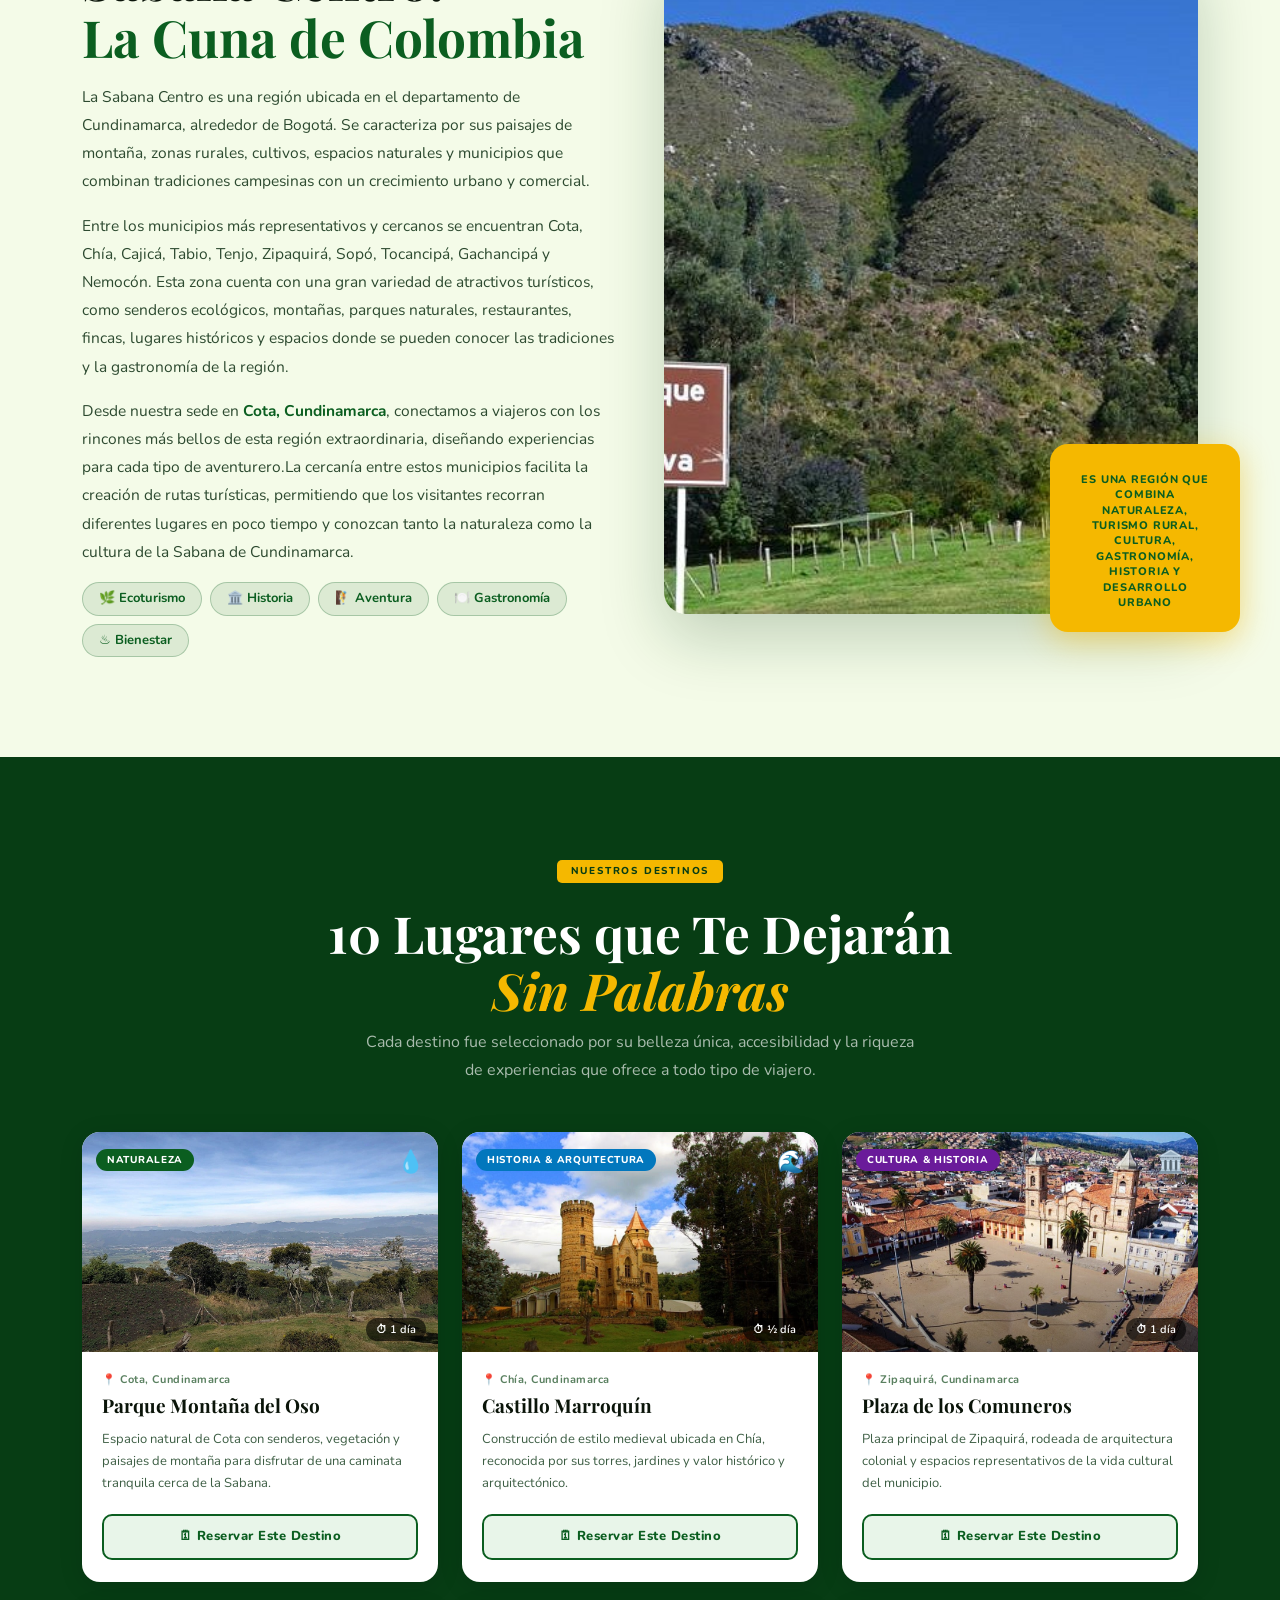
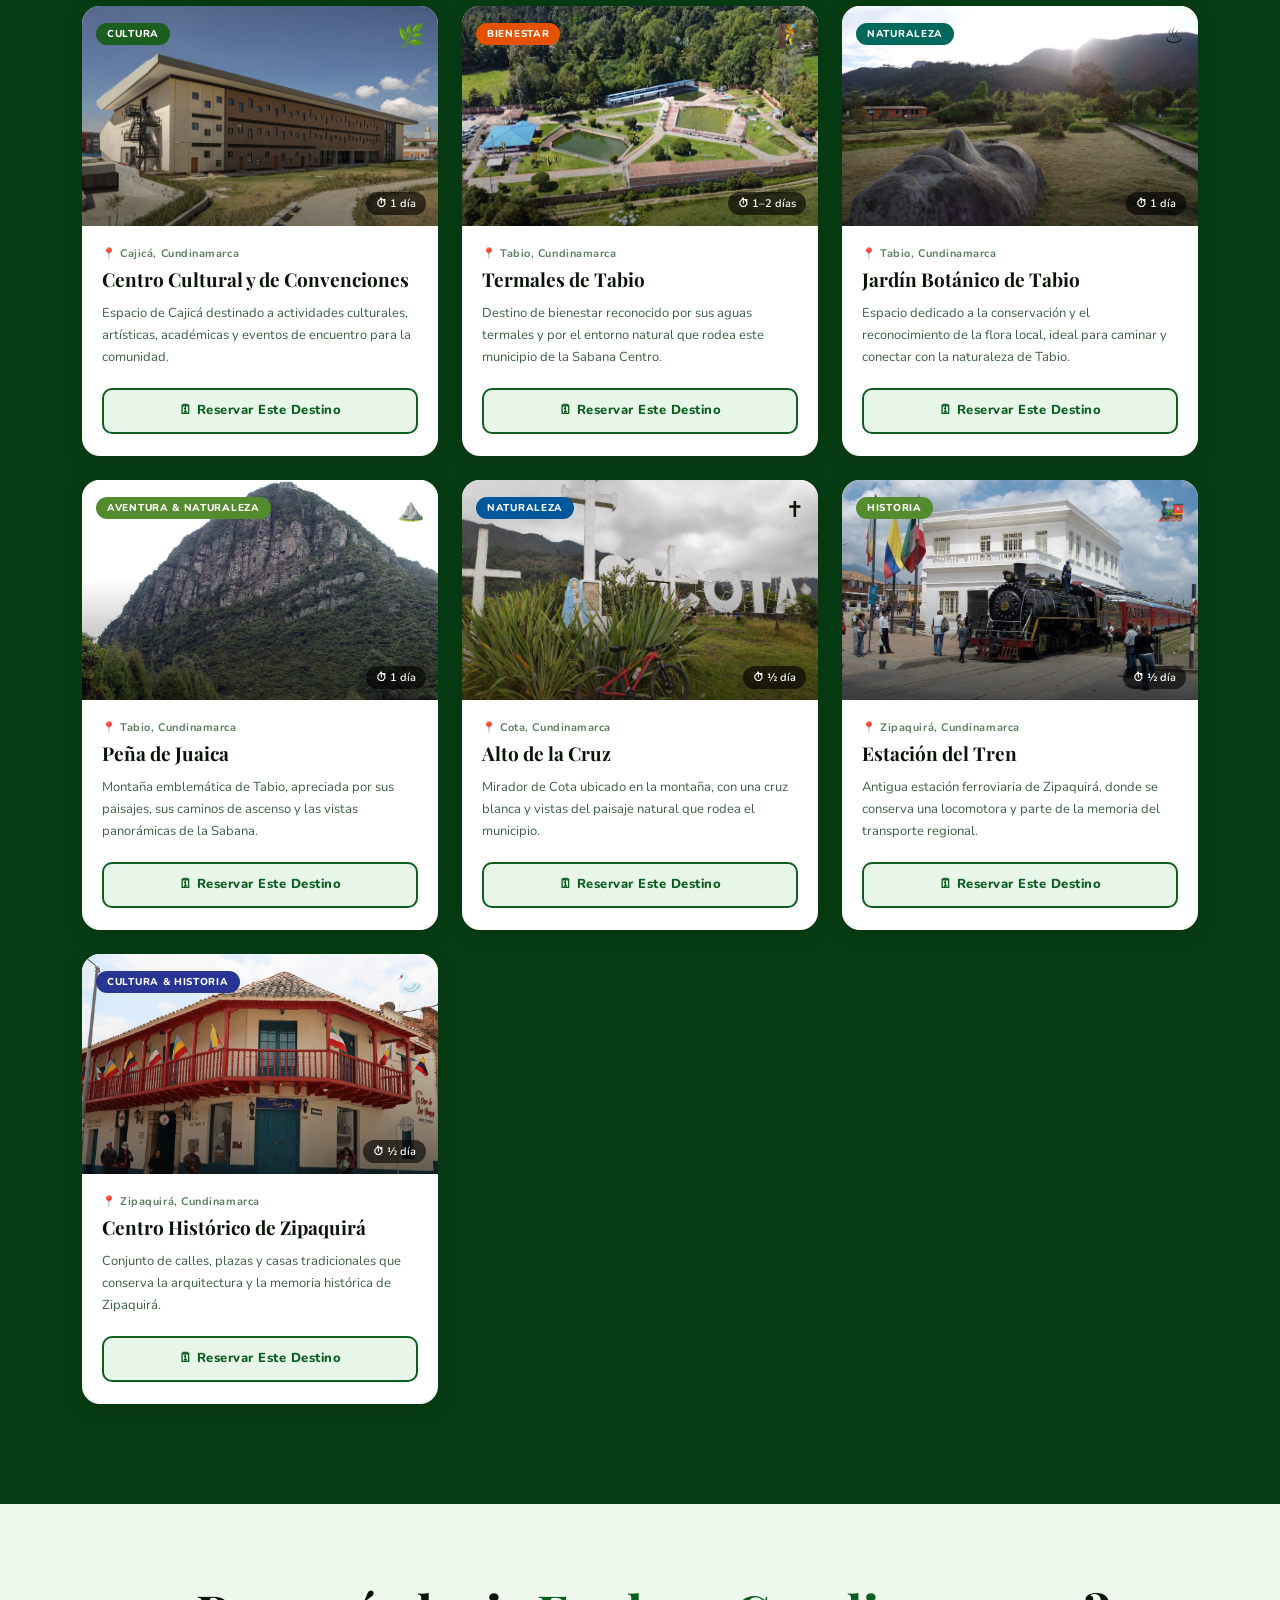
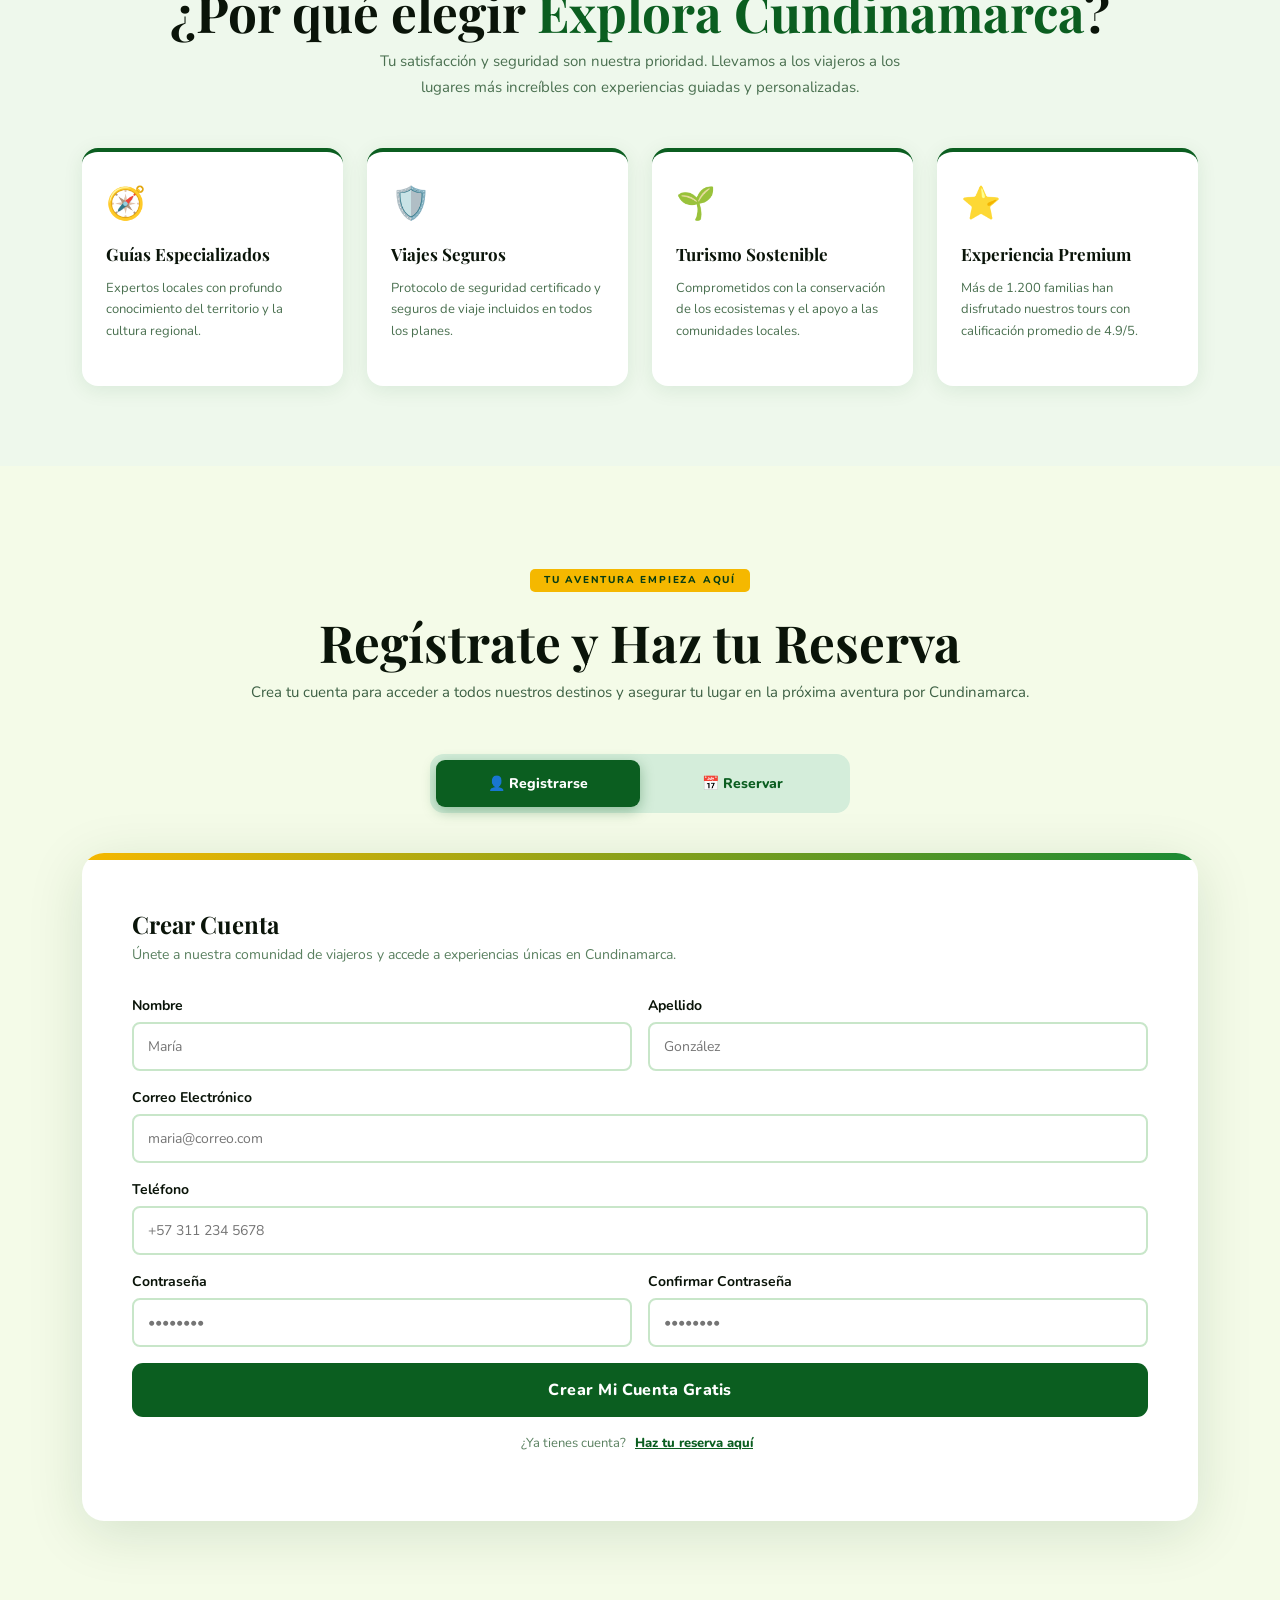
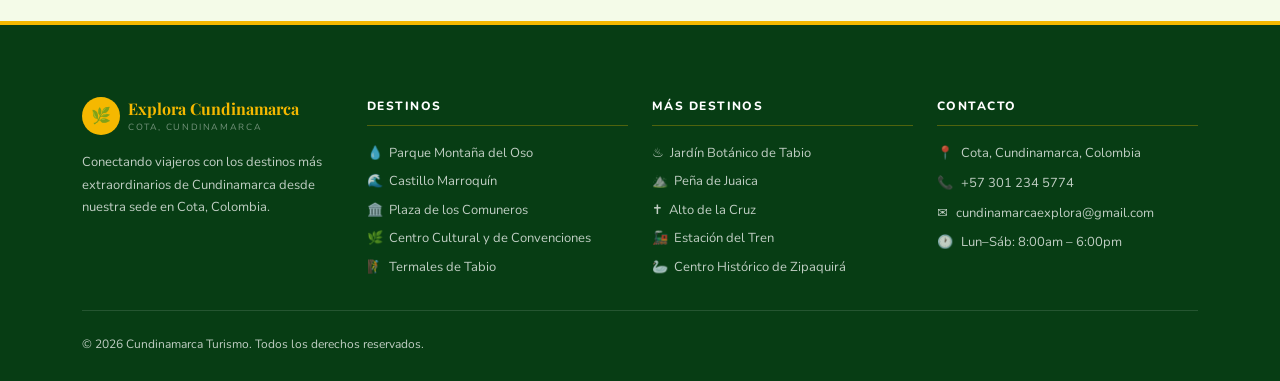
==== commit 3e4910b4: "Actualización automática de clase" ====
--- a/index.html
+++ b/index.html
@@ -49,7 +49,7 @@
 
     <!-- ═══ HERO ═══ -->
     <section class="hero" id="inicio">
-        <img class="hero-bg" src="https://images.unsplash.com/photo-1768407683731-db676a1ddcd9?w=1920&h=1080&fit=crop&auto=format" alt="Exuberantes colinas verdes de Cundinamarca">
+        <img class="hero-bg" src="img/Sección cota.jpg" alt="Paisaje montañoso de Cota, Cundinamarca">
         <div class="hero-overlay"></div>
         <div class="hero-bottom-gradient"></div>
         
@@ -149,7 +149,7 @@
                 
                 <div class="col-lg-6 position-relative">
                     <div class="about-img-wrapper">
-                        <img src="https://images.unsplash.com/photo-1768407683153-214ba33ee9af?w=800&h=1000&fit=crop&auto=format" alt="Palmas y colinas verdes de Cundinamarca">
+                        <img src="img/la-reserva-biopark-cota.jpg" alt="Paisaje natural de Cota, Cundinamarca">
                     </div>
                     <div class="floating-badge">
                         <div class="badge-label">es una región que combina naturaleza, turismo rural, cultura, gastronomía, historia y desarrollo urbano</div>
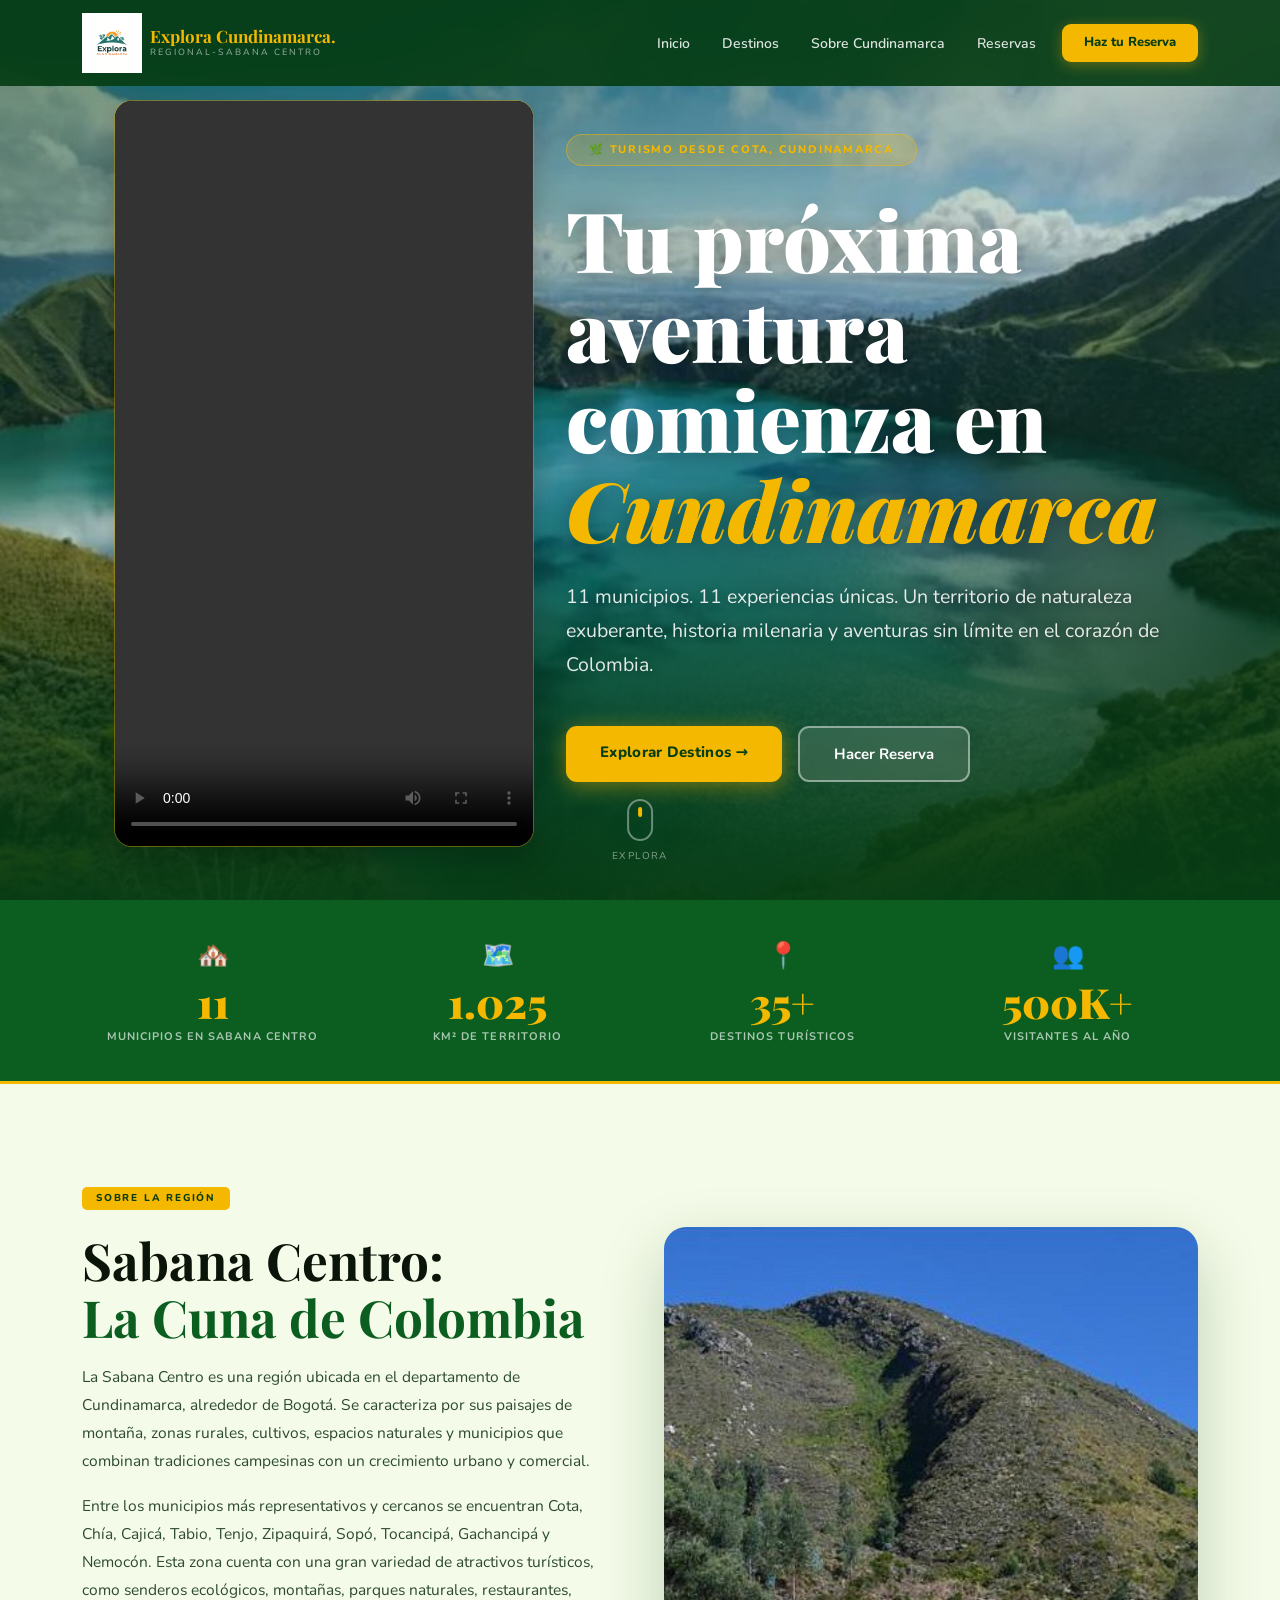
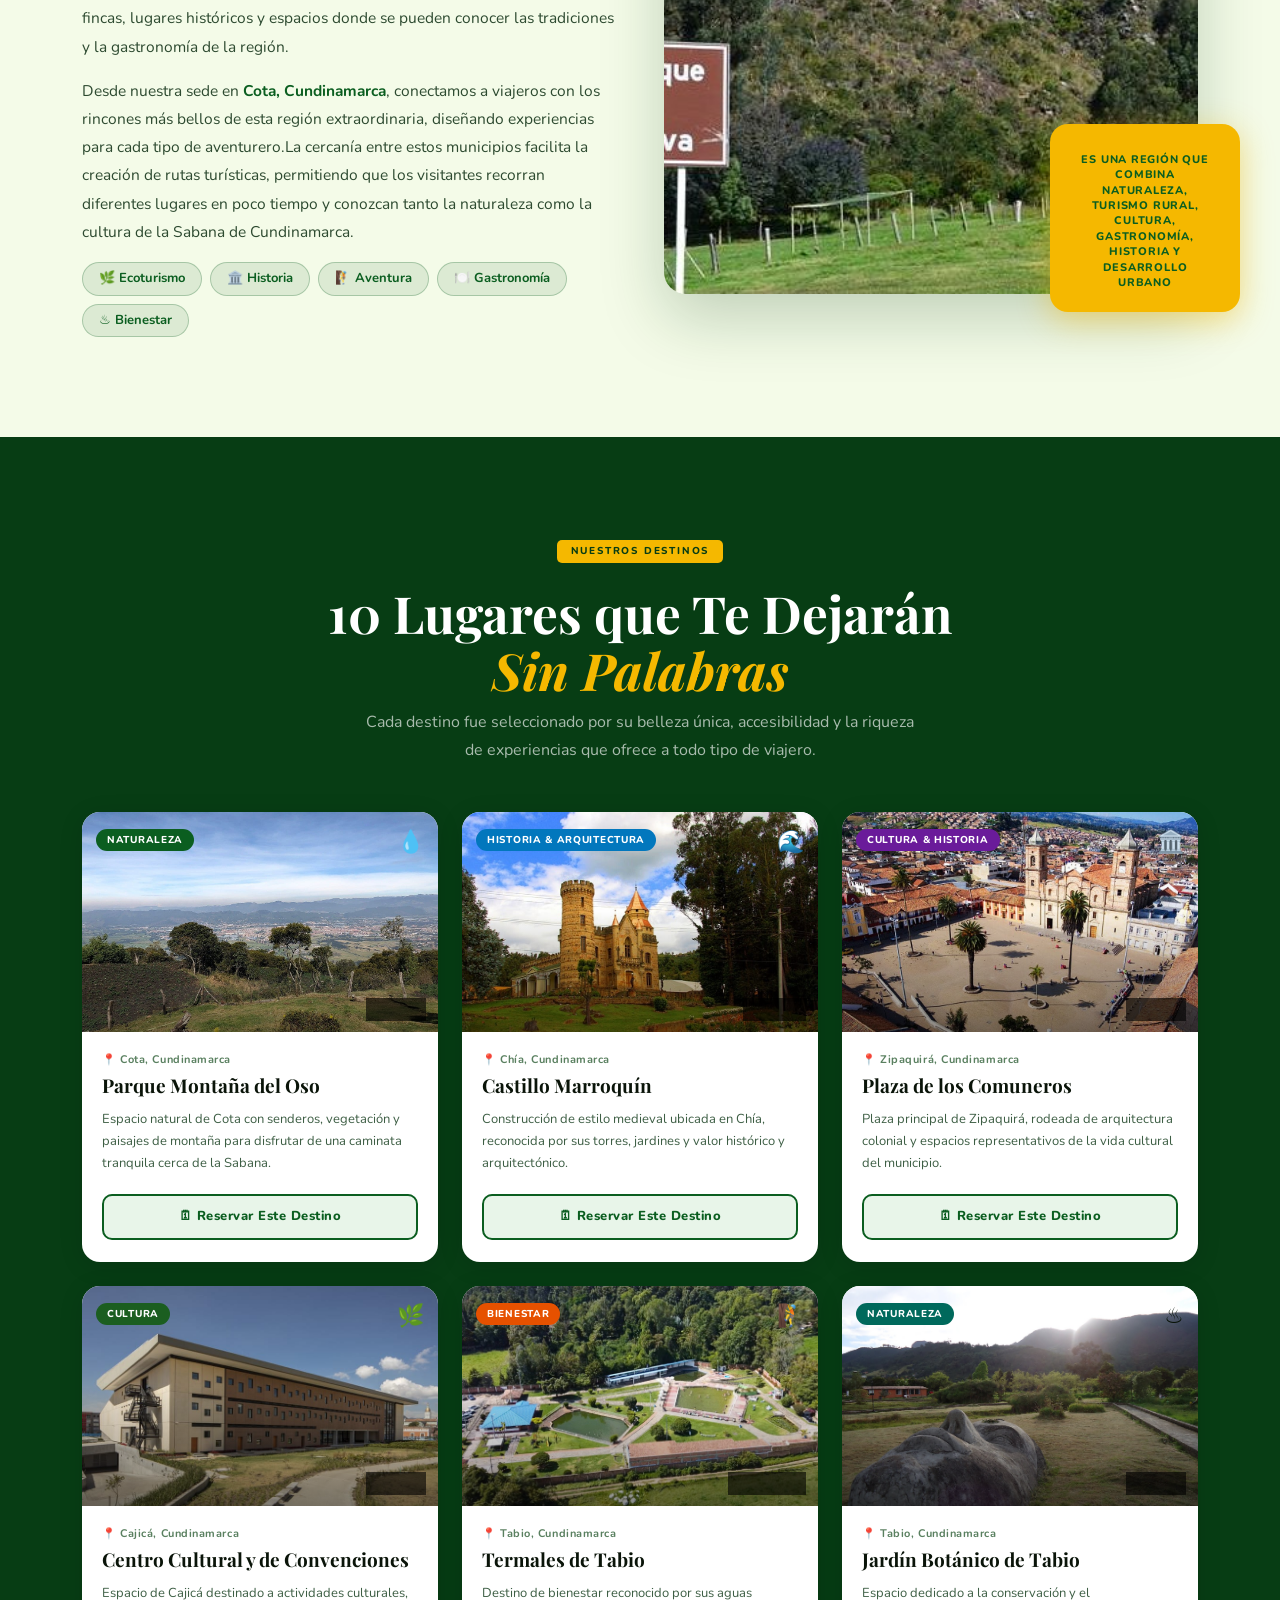
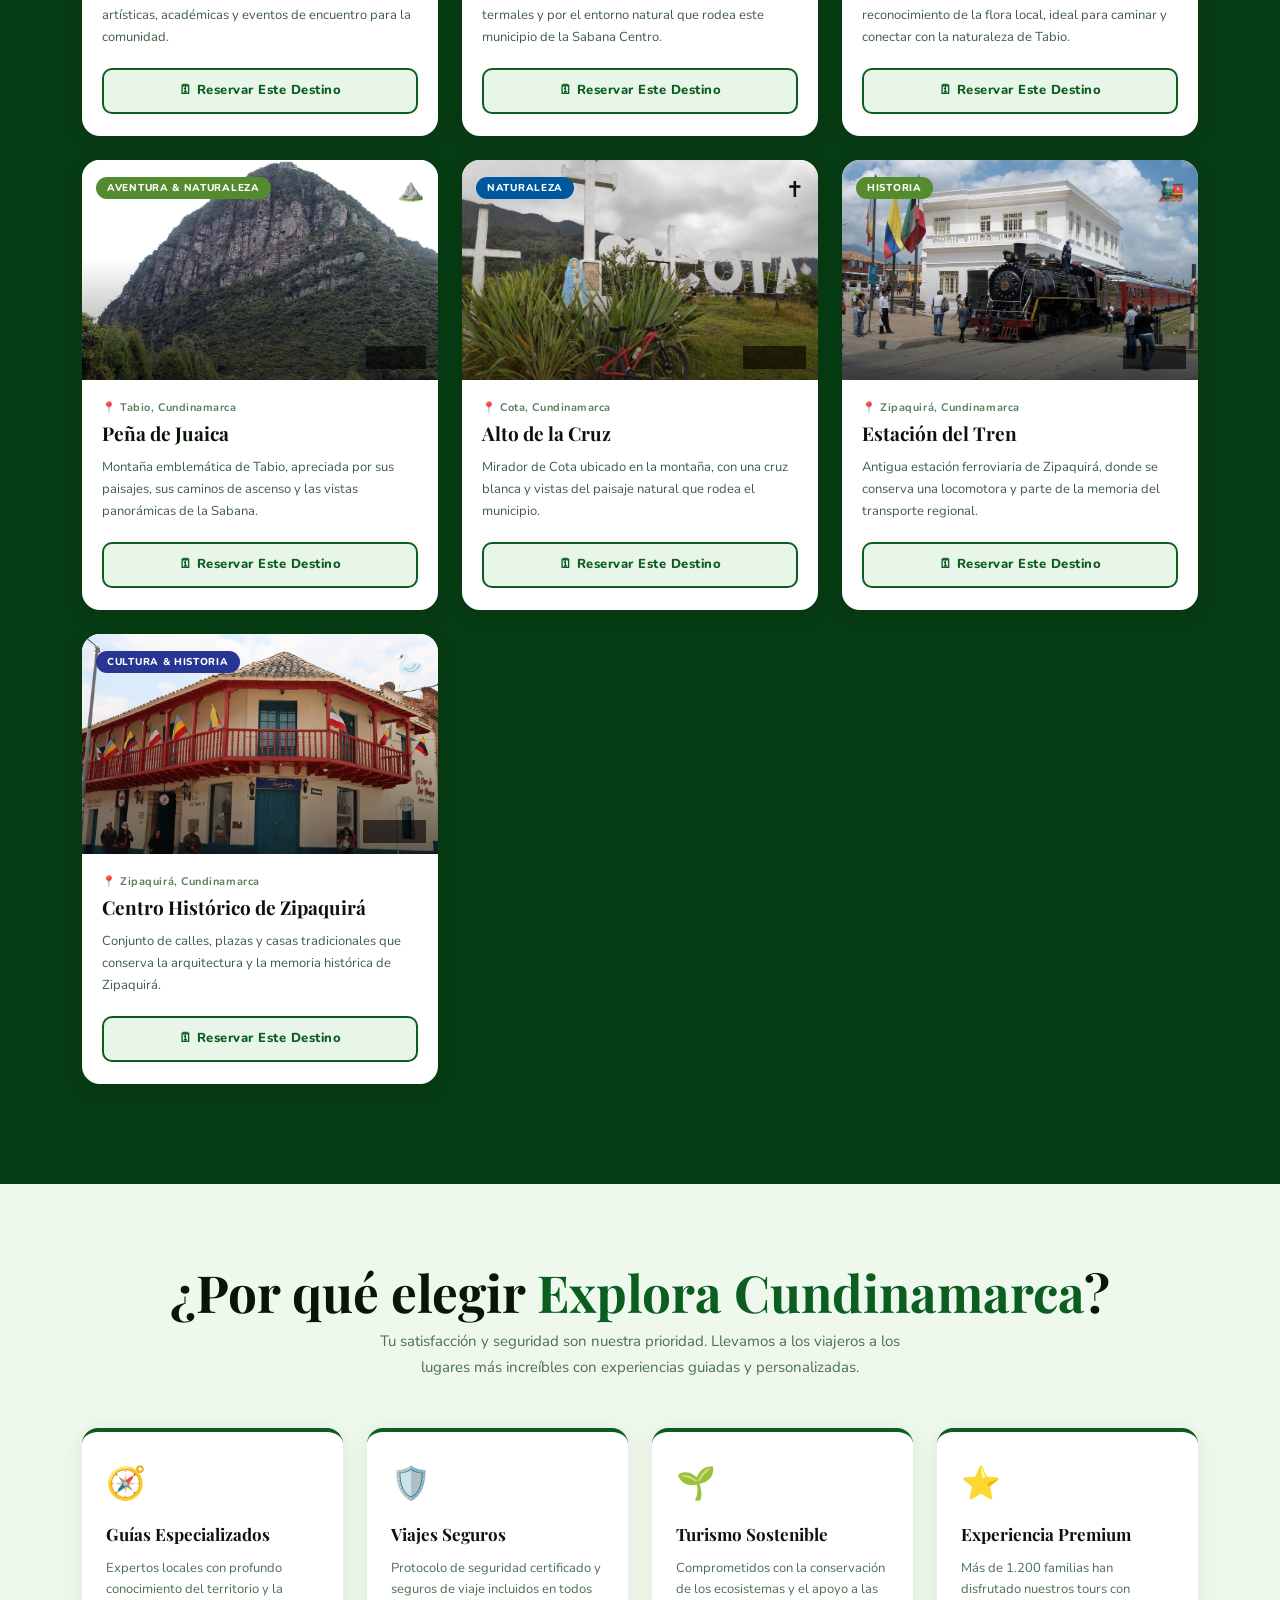
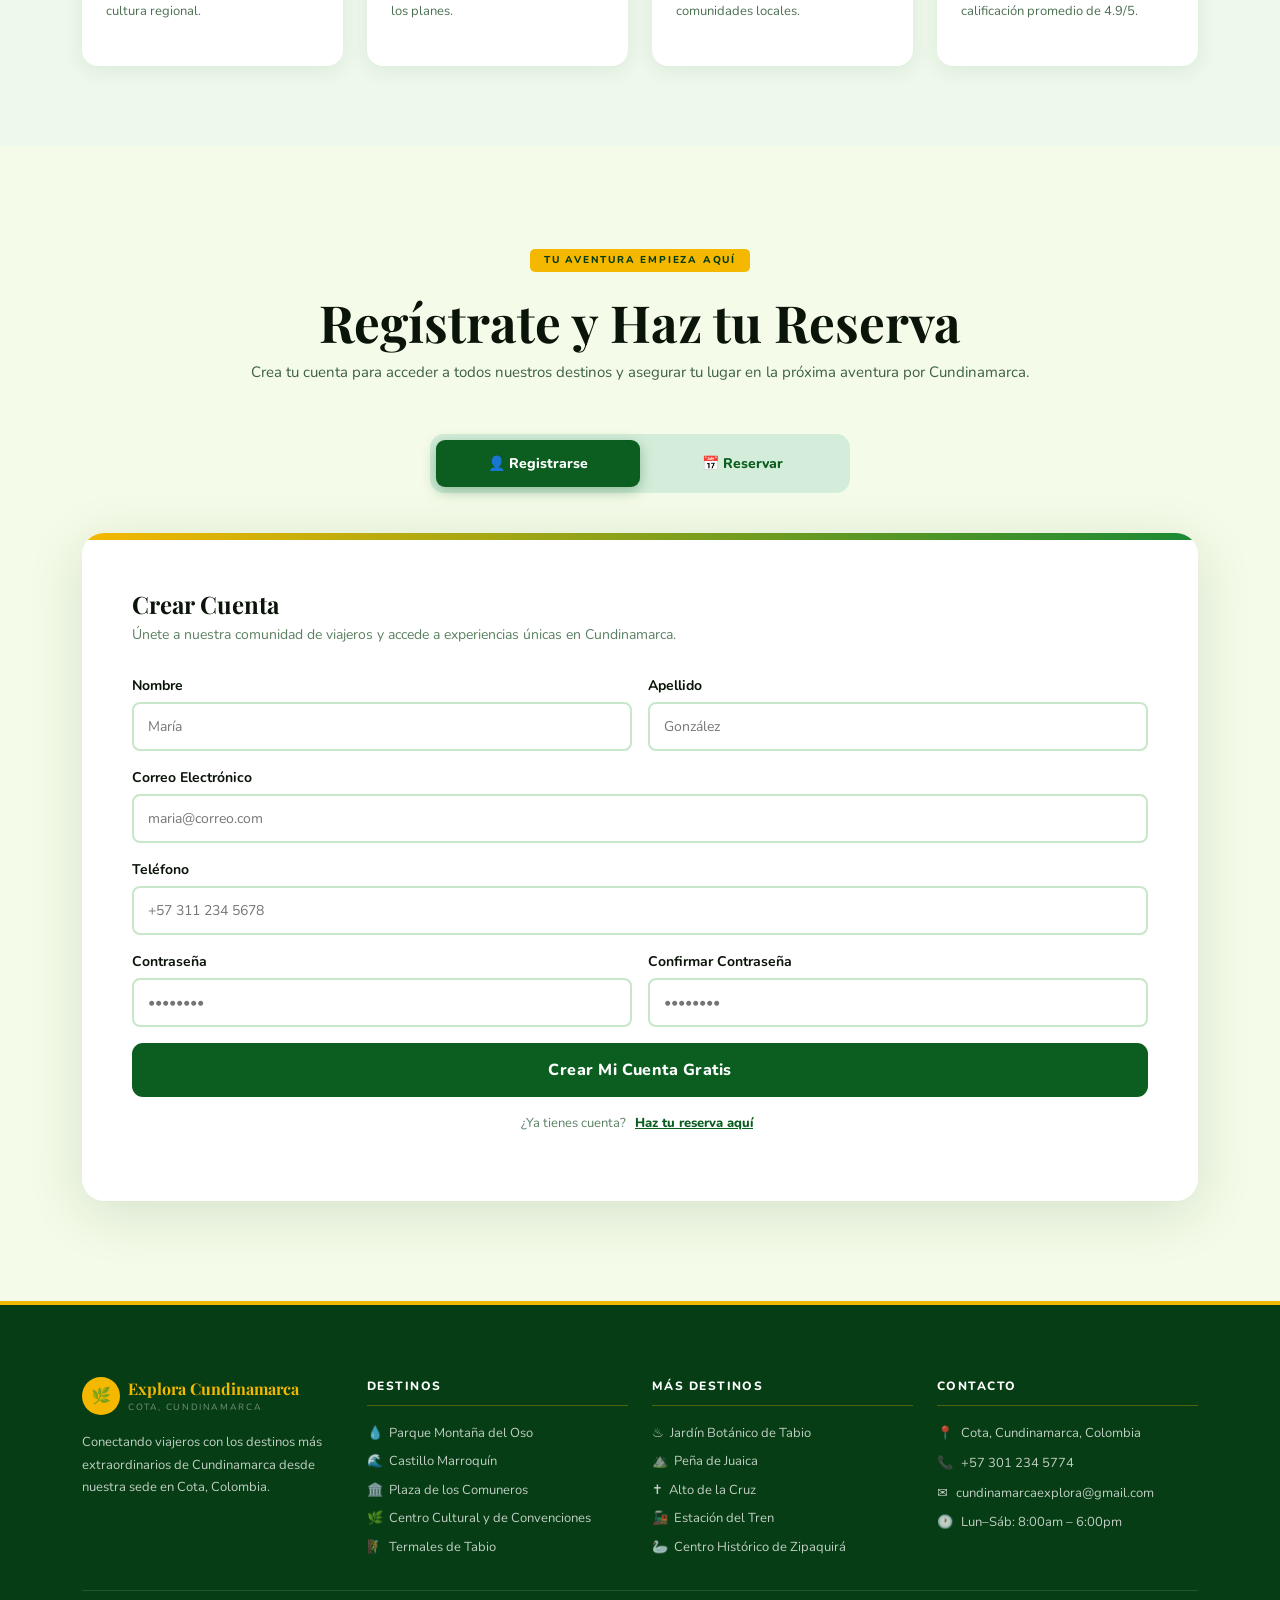
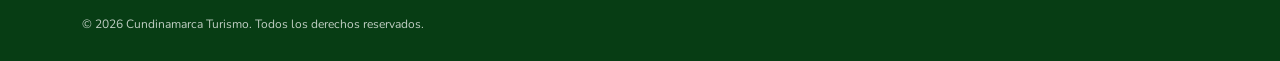
==== commit cedc52b9: "Actualización automática de clase" ====
--- a/index.html
+++ b/index.html
@@ -49,35 +49,35 @@
 
     <!-- ═══ HERO ═══ -->
     <section class="hero" id="inicio">
-        <img class="hero-bg" src="img/Sección cota.jpg" alt="Paisaje montañoso de Cota, Cundinamarca">
+        <img class="hero-bg" src="img/guatavita.jpg" alt="Paisaje montañoso de Cota, Cundinamarca">
         <div class="hero-overlay"></div>
         <div class="hero-bottom-gradient"></div>
         
         <div class="hero-content">
-          
-                    <video  width="340" height="460" controls>
-                     <source src="video-proyecto.mp4" type="video/mp4">
-                        Tu navegador no soporta la etiqueta de video.
-                        </video>
-                         <br>
-<br><br>
-            <div class="hero-badge">
-                
-                <span>🌿 Turismo desde Cota, Cundinamarca</span>
-            </div>
-            <h1>
-                Tu próxima aventura comienza en<br>
-                <span>Cundinamarca</span>
-            </h1>
-            <p>
-                116 municipios. 116 experiencias únicas. Un territorio de naturaleza exuberante, historia
-                milenaria y aventuras sin límite en el corazón de Colombia.
-            </p>
-            <div class="d-flex flex-wrap gap-3 justify-content-center">
-                <a href="#destinos" class="btn-hero-primary">Explorar Destinos →</a>
-                <a href="#reservas" class="btn-hero-secondary">Hacer Reserva</a>
-             </div>
-            
+            <div class="hero-video-wrap">
+                <video controls playsinline preload="metadata" aria-label="Video promocional de Cundinamarca">
+                    <source src="video-proyecto.mp4" type="video/mp4">
+                    Tu navegador no soporta la etiqueta de video.
+                </video>
+            </div>
+
+            <div class="hero-copy">
+                <div class="hero-badge">
+                    <span>🌿 Turismo desde Cota, Cundinamarca</span>
+                </div>
+                <h1>
+                    Tu próxima aventura comienza en<br>
+                    <span>Cundinamarca</span>
+                </h1>
+                <p>
+                    11 municipios. 11 experiencias únicas. Un territorio de naturaleza exuberante, historia
+                    milenaria y aventuras sin límite en el corazón de Colombia.
+                </p>
+                <div class="d-flex flex-wrap gap-3 justify-content-center justify-content-lg-start">
+                    <a href="#destinos" class="btn-hero-primary">Explorar Destinos →</a>
+                    <a href="#reservas" class="btn-hero-secondary">Hacer Reserva</a>
+                </div>
+            </div>
         </div>
         
         
--- a/styles.css
+++ b/styles.css
@@ -9,9 +9,25 @@
     --dark: #0A1409;
     --white: #FFFFFF;
 }
-video {
-    padding: 0.5rem 0;
-    margin-top: 0;
+.hero-video-wrap {
+    width: min(100%, 420px);
+    aspect-ratio: 9 / 16;
+    margin: 0 auto 1.2rem;
+    margin-top: 50px;
+  
+    border-radius: 18px;
+    overflow: hidden;
+    background: rgba(0, 0, 0, 0.2);
+    box-shadow: 0 10px 28px rgba(0, 0, 0, 0.22);
+    border: 1px solid rgba(245, 184, 0, 0.38);
+}
+
+.hero-video-wrap video {
+    display: block;
+    width: 100%;
+    height: 100%;
+    object-fit: contain;
+    background: #000;
 }
 
 /* ── Global ── */
@@ -133,7 +149,7 @@
 .hero {
     position: relative;
     height: 100vh;
-    min-height: 1220px;
+    min-height: 760px;
     overflow: hidden;
     display: flex;
     align-items: center;
@@ -166,10 +182,41 @@
 
 .hero-content {
     position: relative;
-    text-align: center;
-    padding: 0 24px;
-    max-width: 880px;
     z-index: 2;
+    display: grid;
+    grid-template-columns: minmax(280px, 420px) minmax(260px, 1fr);
+    align-items: center;
+    gap: 2rem;
+    width: min(100%, 1100px);
+    padding: 16px 24px 0;
+}
+
+.hero-video-wrap {
+    justify-self: center;
+}
+
+.hero-copy {
+    text-align: left;
+    display: flex;
+    flex-direction: column;
+    align-items: flex-start;
+}
+
+@media (max-width: 768px) {
+    .hero-content {
+        grid-template-columns: 1fr;
+        text-align: center;
+        padding-top: 10px;
+    }
+
+    .hero-video-wrap {
+        width: min(100%, 420px);
+    }
+
+    .hero-copy {
+        text-align: center;
+        align-items: center;
+    }
 }
 
 .hero-badge {
@@ -192,12 +239,14 @@
 }
 
 .hero h1 {
+    position: relative;
+    z-index: 2;
     font-family: 'Playfair Display', serif;
     color: var(--white);
     font-size: clamp(2.5rem, 7.5vw, 5.2rem);
     font-weight: 900;
     line-height: 1.08;
-    margin-bottom: 26px;
+    margin: 0 0 26px;
     text-shadow: 0 2px 24px rgba(0,0,0,0.35);
 }
 
@@ -207,6 +256,8 @@
 }
 
 .hero p {
+    position: relative;
+    z-index: 2;
     color: rgba(255,255,255,0.88);
     font-size: clamp(1rem, 2.2vw, 1.22rem);
     line-height: 1.75;
